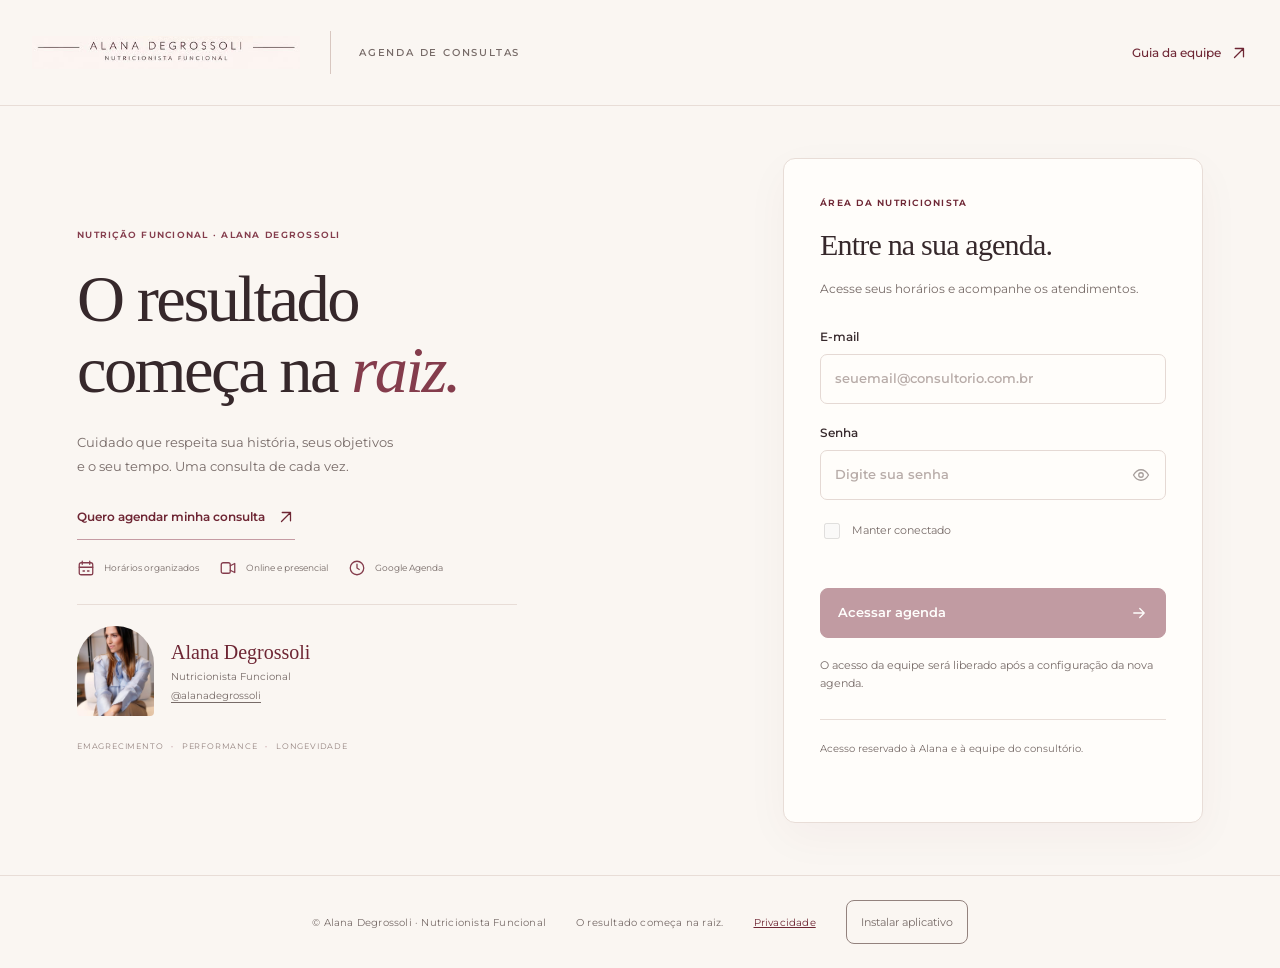
==== index.html @ 4dbf8777 "Adaptar agenda Solvex para Alana Degrossoli com identidade visual e configuração independente" ====
<!doctype html>
<html lang="pt-BR">
  <head>
    <meta
      http-equiv="Content-Security-Policy"
      content="default-src 'none'; script-src 'self'; worker-src 'self'; manifest-src 'self'; style-src 'self' 'unsafe-inline'; img-src 'self' data:; font-src 'self'; connect-src 'self' https://*.supabase.co; base-uri 'none'; object-src 'none'; form-action 'self'; upgrade-insecure-requests"
    />
    <meta name="apple-mobile-web-app-title" content="Alana Agenda" />
    <link rel="manifest" href="app.webmanifest" />
    <link rel="apple-touch-icon" sizes="180x180" href="apple-touch-icon.png" />
    <meta charset="utf-8" />
    <meta
      name="viewport"
      content="width=device-width,initial-scale=1,viewport-fit=cover"
    />
    <meta name="referrer" content="no-referrer" />
    <meta name="theme-color" content="#6E2634" />
    <meta
      name="description"
      content="Agenda de consultas de Alana Degrossoli, nutricionista funcional. Atendimento online e presencial."
    />
    <title>Alana Degrossoli | Agenda de consultas</title>
    <link rel="icon" href="favicon.svg" />
    <link rel="stylesheet" href="assets/style.css" />
    <link rel="stylesheet" href="assets/brand.css" />
  </head>
  <body class="alana-agenda agenda-portal">
    <a class="skip-link" href="#agenda-root">Ir para a agenda</a>
    <header class="agenda-shell-header">
      <a href="./" aria-label="Alana Agenda"
        ><img src="brand/alana-logo.svg" alt="Alana Degrossoli" /></a
      ><span class="agenda-shell-product">AGENDA DE CONSULTAS</span
      ><a
        class="agenda-guide-link"
        href="manual.html"
        target="_blank"
        rel="noopener"
        >Guia da equipe <span data-alana-icon="arrow-up-right"></span
      ></a>
      <div id="agenda-account" hidden>
        <span id="agenda-account-name"></span
        ><button class="button secondary" id="agenda-signout" type="button">
          Sair
        </button>
      </div>
    </header>
    <main id="agenda-login" class="agenda-login">
      <section class="agenda-login-intro">
        <p class="page-eyebrow">NUTRIÇÃO FUNCIONAL · ALANA DEGROSSOLI</p>
        <h1>O resultado<br />começa na <em>raiz.</em></h1>
        <p>
          Cuidado que respeita sua história, seus objetivos<br />e o seu tempo.
          Uma consulta de cada vez.
        </p>
        <a class="agenda-patient-link" href="agenda.html"
          >Quero agendar minha consulta
          <span data-alana-icon="arrow-up-right"></span
        ></a>
        <div class="alana-hero-line" aria-hidden="true"></div>
        <div class="agenda-login-tags">
          <span
            ><span data-alana-icon="calendar"></span>Horários organizados</span
          ><span><span data-alana-icon="video"></span>Online e presencial</span
          ><span><span data-alana-icon="clock"></span>Google Agenda</span>
        </div>
        <div class="agenda-professional">
          <img
            src="brand/alana-retrato.jpg"
            alt="Alana Degrossoli, nutricionista funcional"
            width="92"
            height="112"
          />
          <div>
            <strong>Alana Degrossoli</strong><span>Nutricionista Funcional</span
            ><a
              href="https://www.instagram.com/alanadegrossoli/"
              target="_blank"
              rel="noopener noreferrer"
              >@alanadegrossoli</a
            >
          </div>
        </div>
        <div class="agenda-brand-values">
          EMAGRECIMENTO <span>·</span> PERFORMANCE <span>·</span> LONGEVIDADE
        </div>
      </section>
      <section class="agenda-login-card">
        <div id="agenda-login-loading" role="status">
          Verificando seu acesso…
        </div>
        <div id="agenda-login-fields" hidden>
          <p class="page-eyebrow">ÁREA DA NUTRICIONISTA</p>
          <h2>Entre na sua agenda.</h2>
          <p>Acesse seus horários e acompanhe os atendimentos.</p>
          <form id="agenda-login-form">
            <label
              >E-mail<input
                type="email"
                name="email"
                autocomplete="username"
                placeholder="seuemail@consultorio.com.br"
                required
                maxlength="254" /></label
            ><label
              >Senha<span class="agenda-password-wrap"
                ><input
                  type="password"
                  name="password"
                  autocomplete="current-password"
                  placeholder="Digite sua senha"
                  required
                  maxlength="128" /><button
                  type="button"
                  id="agenda-password-toggle"
                  aria-label="Mostrar senha"
                  aria-pressed="false"
                >
                  <svg viewBox="0 0 24 24" aria-hidden="true">
                    <path d="M2 12s4-7 10-7 10 7 10 7-4 7-10 7S2 12 2 12Z" />
                    <circle cx="12" cy="12" r="3" />
                  </svg></button></span></label
            ><label class="agenda-remember"
              ><input type="checkbox" name="remember" />Manter conectado</label
            ><button class="button primary" type="submit">
              Acessar agenda <span data-alana-icon="arrow-right"></span>
            </button>
            <p class="error" id="agenda-login-error" role="alert"></p>
          </form>
          <p class="agenda-login-contact">
            Acesso reservado à Alana e à equipe do consultório.
          </p>
        </div>
      </section>
    </main>
    <main
      id="agenda-root"
      class="agenda-standalone-root"
      hidden
      tabindex="-1"
    ></main>
    <footer class="agenda-shell-footer">
      <span>© Alana Degrossoli · Nutricionista Funcional</span
      ><span>O resultado começa na raiz.</span
      ><a href="privacidade-agenda.html">Privacidade</a>
    </footer>
    <script src="config.js" defer></script>
    <script src="assets/icons.js" defer></script>
    <script src="assets/auth.js" defer></script>
    <script src="assets/api.js" defer></script>
    <script src="assets/categories.js" defer></script>
    <script src="assets/weekly.js" defer></script>
    <script src="assets/google-flow.js" defer></script>
    <script src="assets/admin.js" defer></script>
    <script src="assets/portal.js" defer></script>
    <script src="assets/pwa.js" defer></script>
    <script src="assets/setup.js" defer></script>
  </body>
</html>
---- assets/style.css ----
.alana-agenda {
  --agenda-orange: var(--gold);
  --agenda-navy: var(--cream);
}
.alana-agenda.agenda-page .skip-link:not(:focus),
.alana-agenda .skip-link:not(:focus) {
  width: 1px;
  height: 1px;
  padding: 0;
  overflow: hidden;
  clip-path: inset(50%);
}
.alana-agenda .agenda-container {
  max-width: 1020px;
  margin: 38px auto 52px;
  padding: 0 24px;
  color: var(--cream);
}
.alana-agenda .agenda-intro {
  display: flex;
  align-items: center;
  justify-content: space-between;
  gap: 24px;
  margin-bottom: 26px;
}
.alana-agenda .agenda-intro h1 {
  font-size: clamp(32px, 4.3vw, 46px);
  letter-spacing: -1.3px;
  margin: 5px 0 10px;
  line-height: 1.1;
}
.alana-agenda .agenda-intro p:last-child {
  margin: 0;
  font-size: 19px;
  color: var(--muted);
}
.alana-agenda .agenda-intro-icon {
  display: grid;
  place-items: center;
  flex: 0 0 84px;
  height: 84px;
  border-radius: 8px;
  background: #843c4c1a;
  color: var(--gold);
  border: 1px solid rgba(59, 130, 246, 0.2);
}
.alana-agenda .agenda-intro-icon .ui-icon {
  width: 43px;
  height: 43px;
}
.alana-agenda .agenda-card {
  background: var(--panel);
  border: 1px solid var(--rule);
  border-radius: 8px;
  padding: 32px;
  box-shadow: none;
}
.alana-agenda .agenda-form-heading {
  display: flex;
  align-items: center;
  gap: 16px;
  margin-bottom: 24px;
}
.alana-agenda .agenda-form-heading h2 {
  font-size: 23px;
  margin: 0 0 5px;
  letter-spacing: -0.4px;
}
.alana-agenda .agenda-form-heading p {
  color: var(--muted);
  margin: 0;
}
.alana-agenda .agenda-step {
  display: grid;
  place-items: center;
  border-radius: 8px;
  flex: 0 0 46px;
  height: 46px;
  background: #843c4c1a;
  color: var(--cream);
  font-weight: 800;
  font-size: 18px;
}
.alana-agenda .agenda-fields {
  display: grid;
  grid-template-columns: 1fr 1fr;
  gap: 20px;
}
.alana-agenda .agenda-fields .agenda-wide {
  grid-column: 1/-1;
}
.alana-agenda .agenda-card label,
.alana-agenda .agenda-config-form > label,
.alana-agenda .agenda-filters label {
  display: block;
  font-size: 15px;
  font-weight: 700;
  color: var(--cream);
}
.alana-agenda .agenda-card input:not([type="checkbox"]):not([type="radio"]),
.alana-agenda .agenda-card select,
.alana-agenda .agenda-config-form input:not([type="checkbox"]),
.alana-agenda .agenda-config-form select,
.alana-agenda .agenda-config-form textarea,
.alana-agenda .agenda-filters input,
.alana-agenda .agenda-share input {
  display: block;
  width: 100%;
  box-sizing: border-box;
  padding: 13px 14px;
  margin-top: 8px;
  min-height: 48px;
  border: 1px solid var(--rule);
  border-radius: 8px;
  background: var(--panel);
  color: var(--cream);
  font: inherit;
  font-weight: 400;
  box-shadow: none;
}
.alana-agenda .agenda-card input::placeholder,
.alana-agenda .agenda-config-form input::placeholder {
  color: var(--muted);
}
.alana-agenda .agenda-card input:focus,
.alana-agenda .agenda-card select:focus,
.alana-agenda .agenda-config-form input:focus,
.alana-agenda .agenda-config-form select:focus,
.alana-agenda .agenda-config-form textarea:focus,
.alana-agenda .agenda-filters input:focus {
  outline: 2px solid var(--gold);
  outline-offset: 2px;
}
.alana-agenda .field-optional {
  font-size: 12px;
  font-weight: 400;
  color: var(--muted);
}
.alana-agenda .agenda-plain-fieldset {
  border: 0;
  padding: 0;
  margin: 0;
  min-width: 0;
}
.alana-agenda .agenda-plain-fieldset legend {
  font-weight: 700;
  font-size: 15px;
  margin-bottom: 10px;
  padding: 0;
}
.alana-agenda .agenda-divider {
  height: 1px;
  background: var(--panel-2);
  margin: 30px 0;
}
.alana-agenda .agenda-mode-options {
  display: grid;
  grid-template-columns: 1fr 1fr;
  gap: 14px;
  margin-bottom: 26px;
}
.alana-agenda .agenda-mode-options label {
  display: flex;
  align-items: center;
  gap: 12px;
  padding: 15px;
  border-radius: 8px;
  background: var(--panel-2);
  border: 1px solid var(--rule);
  cursor: pointer;
}
.alana-agenda .agenda-mode-options label:has(input:checked) {
  background: #843c4c11;
  border: 2px solid var(--gold);
  padding: 14px;
}
.alana-agenda .agenda-mode-options small {
  display: block;
  font-weight: 400;
  color: var(--muted);
  margin-top: 4px;
}
.alana-agenda .agenda-card input[type="radio"],
.alana-agenda .agenda-card input[type="checkbox"],
.alana-agenda .agenda-config-form input[type="checkbox"] {
  accent-color: var(--gold);
  width: 18px;
  height: 18px;
  flex: 0 0 18px;
  margin: 0;
}
.alana-agenda .agenda-mode-options label:has(input:disabled) {
  opacity: 0.5;
  cursor: default;
}
.alana-agenda .agenda-date-heading {
  display: flex;
  align-items: center;
  justify-content: space-between;
  gap: 16px;
}
.alana-agenda .agenda-card h3 {
  font-size: 17px;
  margin: 0 0 14px;
}
.alana-agenda .agenda-date-nav {
  display: flex;
  gap: 8px;
  margin-bottom: 14px;
}
.alana-agenda .agenda-nav-button {
  width: 36px;
  height: 36px;
  border: 1px solid var(--rule);
  border-radius: 8px;
  background: var(--panel);
  color: var(--cream);
  font-size: 25px;
  cursor: pointer;
}
.alana-agenda .agenda-nav-button:disabled {
  opacity: 0.4;
  cursor: default;
}
.alana-agenda .agenda-date-options {
  display: grid;
  grid-template-columns: repeat(3, 1fr);
  gap: 14px;
  margin-bottom: 24px;
}
.alana-agenda .agenda-date-chip {
  padding: 15px 8px;
  border: 1px solid var(--rule);
  border-radius: 8px;
  background: var(--panel-2);
  color: var(--cream);
  cursor: pointer;
  font: inherit;
  display: flex;
  flex-direction: column;
  align-items: center;
  gap: 4px;
}
.alana-agenda .agenda-date-chip strong {
  font-size: 29px;
  line-height: 1.1;
}
.alana-agenda .agenda-date-chip span {
  text-transform: uppercase;
  font-weight: 700;
  font-size: 13px;
}
.alana-agenda .agenda-date-chip small {
  font-size: 12px;
}
.alana-agenda .agenda-date-chip[aria-pressed="true"] {
  background: var(--gold);
  color: var(--cream);
  border-color: var(--gold);
  box-shadow: none;
}
.alana-agenda .agenda-hour-options {
  display: flex;
  flex-wrap: wrap;
  gap: 12px;
  min-height: 48px;
  margin-bottom: 18px;
}
.alana-agenda .agenda-hour-chip {
  min-width: 105px;
  flex: 1 1 100px;
  max-width: 210px;
  padding: 13px 16px;
  border: 1px solid var(--rule);
  border-radius: 8px;
  background: var(--panel-2);
  color: var(--cream);
  cursor: pointer;
  font: inherit;
  font-size: 17px;
  font-weight: 750;
}
.alana-agenda .agenda-hour-chip[aria-pressed="true"] {
  background: var(--gold);
  color: var(--cream);
  border-color: var(--cream);
}
.alana-agenda .agenda-date-chip:focus-visible,
.alana-agenda .agenda-hour-chip:focus-visible,
.alana-agenda .agenda-nav-button:focus-visible {
  outline: 2px solid var(--gold);
  outline-offset: 3px;
}
.alana-agenda .agenda-selection {
  display: flex;
  align-items: center;
  justify-content: center;
  gap: 8px;
  font-size: 14px;
  color: var(--muted);
  padding: 12px;
  background: var(--panel-2);
  border-radius: 8px;
  margin-bottom: 22px;
}
.alana-agenda .agenda-selection .ui-icon {
  width: 21px;
  height: 21px;
}
.alana-agenda .agenda-card .agenda-consent {
  display: flex;
  align-items: flex-start;
  gap: 11px;
  font-weight: 400;
  line-height: 1.6;
  font-size: 13px;
  margin-bottom: 20px;
}
.alana-agenda .agenda-consent input {
  margin-top: 2px !important;
}
.alana-agenda .agenda-confirm {
  width: 100%;
  display: flex;
  align-items: center;
  justify-content: center;
  gap: 14px;
  padding: 16px !important;
  font-size: 17px !important;
  min-height: 56px;
}
.alana-agenda .agenda-form-footer {
  margin: 24px 0 0;
  border-top: 1px solid var(--rule);
  padding-top: 20px;
  text-align: center;
  font-size: 13px;
  color: var(--muted);
}
.alana-agenda .agenda-honeypot {
  position: absolute;
  width: 1px;
  height: 1px;
  overflow: hidden;
  clip-path: inset(50%);
}
.alana-agenda .agenda-contact {
  margin: 24px 0 0;
  text-align: center;
  font-size: 14px;
}
.alana-agenda .agenda-contact a,
.alana-agenda .agenda-hint a {
  color: var(--cream);
  text-decoration: underline;
  text-decoration-color: var(--gold);
  text-underline-offset: 4px;
}
.alana-agenda .agenda-success-icon {
  display: grid;
  place-items: center;
  width: 62px;
  height: 62px;
  background: #843c4c1a;
  color: var(--gold);
  border-radius: 8px;
  margin-bottom: 20px;
}
.alana-agenda .agenda-success-icon .ui-icon {
  width: 35px;
  height: 35px;
}
.alana-agenda .agenda-confirmation h2 {
  font-size: 30px;
  margin: 6px 0 14px;
}
.alana-agenda .agenda-confirmation-actions {
  display: flex;
  align-items: center;
  flex-wrap: wrap;
  gap: 16px;
  margin-top: 16px;
}
.alana-agenda .agenda-confirmation .detail-grid {
  margin: 24px 0;
}
.alana-agenda .agenda-confirmation .notice {
  font-size: 14px;
  margin-bottom: 20px;
}
.alana-agenda .agenda-confirmation:focus {
  outline: 2px solid var(--gold);
  outline-offset: 4px;
}
.alana-agenda .agenda-hint {
  font-size: 13px !important;
  color: var(--muted);
  line-height: 1.6;
  margin: 8px 0 18px;
  overflow-wrap: anywhere;
}
.alana-agenda .agenda-admin-columns {
  display: grid;
  grid-template-columns: 1fr 1fr;
  gap: 22px;
}
.alana-agenda .agenda-admin-columns > .admin-section {
  min-width: 0;
}
.alana-agenda .agenda-admin-columns h2 {
  font-size: 23px;
  margin: 5px 0 16px;
}
.alana-agenda .agenda-admin-columns .agenda-fields {
  gap: 16px;
}
.alana-agenda .agenda-config-form {
  display: grid;
  gap: 16px;
}
.alana-agenda .agenda-config-form p {
  margin: -8px 0 0;
}
.alana-agenda .agenda-config-form .agenda-fields label {
  font-size: 14px;
  font-weight: 700;
}
.alana-agenda .agenda-config-form .agenda-toggle {
  display: flex;
  align-items: center;
  gap: 10px;
  border-radius: 8px;
  background: #843c4c14;
  padding: 14px;
}
.alana-agenda .agenda-share {
  display: flex;
  align-items: center;
  justify-content: space-between;
  gap: 24px;
  border-left: 4px solid var(--gold) !important;
}
.alana-agenda .agenda-share h2 {
  margin: 4px 0 8px;
  font-size: 25px;
}
.alana-agenda .agenda-share p {
  margin: 0;
}
.alana-agenda .agenda-share-controls {
  display: flex;
  align-items: flex-end;
  gap: 12px;
  max-width: 450px;
  flex: 1;
  min-width: 0;
}
.alana-agenda .agenda-share-controls label {
  flex: 1;
  min-width: 0;
  font-size: 12px;
}
.alana-agenda .agenda-share-controls .button {
  white-space: nowrap;
  min-height: 48px;
}
.alana-agenda .agenda-weekdays,
.alana-agenda .agenda-format-checks {
  display: flex;
  gap: 12px;
  flex-wrap: wrap;
}
.alana-agenda .agenda-weekdays label,
.alana-agenda .agenda-format-checks label {
  display: flex;
  align-items: center;
  gap: 6px;
  font-size: 13px;
  font-weight: 600;
}
.alana-agenda .agenda-slot-list {
  max-height: 400px;
  overflow: auto;
  display: grid;
  gap: 10px;
  margin-top: 16px;
  padding-right: 4px;
}
.alana-agenda .agenda-slot-row {
  display: flex;
  align-items: center;
  justify-content: space-between;
  gap: 12px;
  padding: 14px 16px;
  border: 1px solid var(--rule);
  border-radius: 8px;
  background: var(--panel-2);
}
.alana-agenda .agenda-slot-row strong {
  display: block;
  font-size: 15px;
}
.alana-agenda .agenda-slot-row small {
  display: block;
  color: var(--muted);
  margin-top: 5px;
}
.alana-agenda .agenda-slot-row .text-button {
  font-size: 13px;
}
.alana-agenda .agenda-filters {
  display: flex;
  align-items: flex-end;
  gap: 16px;
  flex-wrap: wrap;
  margin: 20px 0;
}
.alana-agenda .agenda-filters label {
  flex: 1;
  min-width: 170px;
}
.alana-agenda .agenda-filters .button {
  min-height: 48px;
}
.alana-agenda .agenda-bookings {
  display: grid;
  gap: 16px;
}
.alana-agenda .agenda-booking {
  border: 1px solid var(--rule);
  border-radius: 8px;
  padding: 20px;
  border-left: 4px solid var(--gold);
}
.alana-agenda .agenda-booking h3 {
  margin: 4px 0 5px;
  font-size: 19px;
}
.alana-agenda .agenda-booking-heading {
  display: flex;
  align-items: flex-start;
  justify-content: space-between;
  gap: 12px;
}
.alana-agenda .agenda-booking-subtitle {
  font-size: 13px;
  color: var(--muted);
  margin: 6px 0 18px;
}
.alana-agenda .agenda-booking-contact {
  display: grid;
  grid-template-columns: 1fr 1fr;
  gap: 10px 20px;
  margin: 16px 0;
}
.alana-agenda .agenda-booking-contact div {
  min-width: 0;
}
.alana-agenda .agenda-booking-contact dt {
  font-size: 11px;
  font-weight: 700;
  text-transform: uppercase;
  color: var(--muted);
  margin-bottom: 3px;
}
.alana-agenda .agenda-booking-contact dd {
  margin: 0;
  font-size: 14px;
  overflow-wrap: anywhere;
  white-space: pre-wrap;
}
.alana-agenda .agenda-booking-actions {
  display: flex;
  gap: 10px;
  flex-wrap: wrap;
}
.alana-agenda .agenda-booking-actions .button {
  font-size: 12px !important;
  padding: 10px 13px !important;
}
.alana-agenda .agenda-booking-status {
  font-size: 11px;
  font-weight: 700;
  white-space: nowrap;
  background: #843c4c1f;
  color: var(--cream);
  padding: 6px 10px;
  border-radius: 8px;
}
.alana-agenda .agenda-booking-status[data-status="canceled"] {
  background: var(--panel-2);
}
@media (max-width: 1200px) {
  .alana-agenda .agenda-admin-columns {
    grid-template-columns: 1fr;
  }
  .alana-agenda .agenda-share {
    align-items: flex-start;
    flex-direction: column;
  }
  .alana-agenda .agenda-share-controls {
    width: 100%;
    max-width: none;
    flex: auto;
  }
}
@media (max-width: 600px) {
  .alana-agenda .agenda-container {
    margin: 25px auto 36px;
    padding: 0 16px;
  }
  .alana-agenda .agenda-intro {
    gap: 12px;
  }
  .alana-agenda .agenda-intro-icon {
    flex-basis: 56px;
    height: 56px;
    border-radius: 8px;
  }
  .alana-agenda .agenda-intro-icon .ui-icon {
    width: 30px;
    height: 30px;
  }
  .alana-agenda .agenda-intro p:last-child {
    font-size: 15px;
    line-height: 1.5;
  }
  .alana-agenda .agenda-intro .page-eyebrow {
    font-size: 9px;
  }
  .alana-agenda .agenda-card {
    padding: 22px 18px;
    border-radius: 8px;
  }
  .alana-agenda .agenda-form-heading {
    gap: 12px;
  }
  .alana-agenda .agenda-form-heading h2 {
    font-size: 18px;
  }
  .alana-agenda .agenda-form-heading p {
    font-size: 12px;
    line-height: 1.5;
  }
  .alana-agenda .agenda-step {
    flex-basis: 38px;
    height: 38px;
    font-size: 15px;
  }
  .alana-agenda .agenda-fields {
    grid-template-columns: 1fr;
    gap: 18px;
  }
  .alana-agenda .agenda-fields .agenda-wide {
    grid-column: auto;
  }
  .alana-agenda .agenda-mode-options {
    gap: 10px;
  }
  .alana-agenda .agenda-mode-options label {
    padding: 12px 9px;
    gap: 8px;
  }
  .alana-agenda .agenda-mode-options label:has(input:checked) {
    padding: 11px 8px;
  }
  .alana-agenda .agenda-mode-options small {
    font-size: 10px;
    line-height: 1.4;
  }
  .alana-agenda .agenda-mode-options span {
    font-size: 13px;
  }
  .alana-agenda .agenda-date-options {
    gap: 10px;
  }
  .alana-agenda .agenda-date-chip strong {
    font-size: 26px;
  }
  .alana-agenda .agenda-selection {
    font-size: 12px;
    line-height: 1.5;
  }
  .alana-agenda .agenda-confirm {
    font-size: 15px !important;
  }
  .alana-agenda .agenda-admin-columns .agenda-fields {
    grid-template-columns: 1fr;
  }
  .alana-agenda .agenda-share-controls {
    flex-wrap: wrap;
  }
  .alana-agenda .agenda-share-controls label {
    flex: 1 1 100%;
  }
  .alana-agenda .agenda-booking-contact {
    grid-template-columns: 1fr;
  }
  .alana-agenda .agenda-booking-heading {
    flex-wrap: wrap;
  }
  .alana-agenda .agenda-slot-row {
    padding: 12px;
    flex-wrap: wrap;
  }
  .alana-agenda .agenda-slot-row strong {
    font-size: 13px;
  }
  .alana-agenda .agenda-filters .button {
    width: 100%;
  }
  .alana-agenda .agenda-confirmation .detail-grid {
    grid-template-columns: 1fr;
  }
  .alana-agenda .agenda-form-footer {
    font-size: 11px;
  }
}
.alana-agenda .agenda-toolbar {
  display: flex;
  align-items: center;
  justify-content: space-between;
  gap: 18px;
  margin: 4px 0 20px;
  flex-wrap: wrap;
}
.alana-agenda .agenda-toolbar-state,
.alana-agenda .agenda-toolbar-actions {
  display: flex;
  align-items: center;
  gap: 12px;
  flex-wrap: wrap;
}
.alana-agenda .agenda-toolbar-actions .button {
  font-size: 13px !important;
  padding: 12px 16px !important;
}
.alana-agenda .agenda-toolbar-state strong {
  font-size: 14px;
}
.alana-agenda .agenda-toolbar-state .text-button {
  font-size: 12px;
}
.alana-agenda .agenda-open-dot {
  width: 9px;
  height: 9px;
  border-radius: 8px;
  background: var(--panel-2);
}
.alana-agenda .agenda-open-dot.is-open {
  background: var(--gold);
  box-shadow: none;
}
.alana-agenda .agenda-feedback {
  font-size: 13px;
  color: var(--cream);
  margin-bottom: 16px;
  line-height: 1.5;
}
.alana-agenda .agenda-feedback:empty {
  display: none;
}
.alana-agenda .agenda-workspace {
  display: grid;
  grid-template-columns: minmax(0, 1.7fr) minmax(260px, 1fr);
  gap: 22px;
  align-items: start;
}
.alana-agenda .agenda-workspace .admin-section {
  margin-bottom: 22px !important;
}
.alana-agenda .agenda-month-heading,
.alana-agenda .agenda-day-heading {
  display: flex;
  align-items: center;
  justify-content: space-between;
  gap: 16px;
}
.alana-agenda .agenda-month-heading h2 {
  font-size: 24px;
  margin: 5px 0 0;
}
.alana-agenda .agenda-month-heading .agenda-date-nav {
  align-items: center;
  margin: 0;
}
.alana-agenda .agenda-calendar-hint {
  color: var(--muted);
  font-size: 13px;
  line-height: 1.5;
  margin: 14px 0 22px;
}
.alana-agenda .agenda-month-weekdays,
.alana-agenda .agenda-month-grid {
  display: grid;
  grid-template-columns: repeat(7, minmax(0, 1fr));
  gap: 7px;
}
.alana-agenda .agenda-month-weekdays {
  margin-bottom: 10px;
}
.alana-agenda .agenda-month-weekdays span {
  text-align: center;
  font-weight: 700;
  font-size: 10px;
  color: var(--muted);
}
.alana-agenda .agenda-calendar-day {
  height: 93px;
  border: 1px solid var(--rule);
  border-radius: 8px;
  background: var(--panel);
  color: var(--cream);
  padding: 9px 6px;
  display: flex;
  align-items: flex-start;
  flex-direction: column;
  text-align: left;
  cursor: pointer;
  position: relative;
  min-width: 0;
}
.alana-agenda .agenda-calendar-day:hover {
  background: #843c4c0d;
}
.alana-agenda .agenda-calendar-day[aria-pressed="true"] {
  border: 2px solid var(--gold);
  background: #843c4c11;
  padding: 8px 5px;
}
.alana-agenda .agenda-calendar-day.is-today > strong {
  background: var(--gold);
  color: var(--cream);
  border-radius: 8px;
  width: 23px;
  height: 23px;
  display: grid;
  place-items: center;
}
.alana-agenda .agenda-calendar-day.is-blocked {
  background: var(--panel-2);
}
.alana-agenda .agenda-calendar-day > strong {
  font-size: 14px;
  line-height: 23px;
}
.alana-agenda .agenda-day-badges {
  display: flex;
  flex-direction: column;
  gap: 4px;
  margin-top: 6px;
  width: 100%;
}
.alana-agenda .agenda-day-badges small {
  font-size: 9px;
  font-weight: 700;
  border-radius: 8px;
  padding: 3px 4px;
  white-space: nowrap;
  overflow: hidden;
  text-overflow: ellipsis;
}
.alana-agenda .agenda-free-badge {
  background: #843c4c24;
  color: var(--cream);
}
.alana-agenda .agenda-booked-badge {
  background: var(--gold);
  color: var(--cream);
}
.alana-agenda .agenda-blocked-badge {
  background: var(--panel-2);
  color: var(--muted);
}
.alana-agenda .agenda-calendar-legend {
  display: flex;
  align-items: center;
  flex-wrap: wrap;
  gap: 18px;
  font-size: 11px;
  color: var(--muted);
  margin-top: 20px;
}
.alana-agenda .agenda-calendar-legend span {
  display: flex;
  align-items: center;
  gap: 7px;
}
.alana-agenda .agenda-calendar-legend i {
  display: inline-block;
  width: 8px;
  height: 8px;
  border-radius: 8px;
}
.alana-agenda .agenda-legend-free,
.alana-agenda .agenda-legend-booked {
  background: var(--gold);
}
.alana-agenda .agenda-legend-blocked {
  background: var(--panel-2);
}
.alana-agenda .agenda-day-heading h2 {
  font-size: 22px;
  margin: 4px 0 0;
}
.alana-agenda .agenda-day-heading > .text-button {
  font-size: 12px;
}
.alana-agenda .agenda-day-counts {
  display: flex;
  gap: 20px;
  font-size: 12px;
  margin: 22px 0;
  color: var(--muted);
}
.alana-agenda .agenda-day-counts strong {
  font-size: 22px;
  color: var(--cream);
  padding-right: 4px;
}
.alana-agenda .agenda-day-slots {
  display: grid;
  gap: 10px;
  max-height: 430px;
  overflow: auto;
  margin-bottom: 18px;
  padding-right: 2px;
}
.alana-agenda .agenda-day-slots .agenda-slot-row {
  gap: 8px;
  padding: 12px;
  flex-wrap: nowrap;
}
.alana-agenda .agenda-day-slots .agenda-slot-row > div {
  flex: 1;
  min-width: 0;
}
.alana-agenda .agenda-day-slots .agenda-slot-row small {
  font-size: 10px;
}
.alana-agenda .agenda-day-slots .agenda-booking-status {
  font-size: 9px;
  padding: 5px 7px;
}
.alana-agenda .agenda-slot-remove {
  border: 0;
  background: transparent;
  color: var(--cream);
  font-size: 21px;
  padding: 2px 5px;
  cursor: pointer;
}
.alana-agenda .agenda-day-actions {
  display: grid;
  gap: 12px;
}
.alana-agenda .agenda-day-actions .button {
  font-size: 12px !important;
  min-height: 42px;
  padding: 11px !important;
}
.alana-agenda .agenda-day-actions .text-button {
  font-size: 11px;
}
.alana-agenda .agenda-day-card .agenda-hint {
  margin-bottom: 0;
  font-size: 11px !important;
}
.alana-agenda .agenda-day-empty-state {
  font-size: 13px;
  color: var(--muted);
  padding: 25px 14px;
  border: 1px dashed var(--rule);
  border-radius: 8px;
  text-align: center;
  margin: 0 0 4px;
  line-height: 1.6;
}
.alana-agenda .agenda-day-meetings .agenda-bookings {
  grid-template-columns: 1fr 1fr;
}
.alana-agenda .agenda-contact-details {
  margin: 16px 0;
}
.alana-agenda .agenda-contact-details summary {
  font-size: 12px;
  color: var(--cream);
  font-weight: 700;
  cursor: pointer;
}
.alana-agenda .agenda-meet-state {
  font-size: 11px;
  font-weight: 700;
  color: var(--cream);
  background: #843c4c1a;
  padding: 8px 11px;
  border-radius: 8px;
  display: inline-block;
  margin-bottom: 0;
}
.alana-agenda .agenda-meet-state[data-state="ready"] {
  background: var(--gold);
  color: var(--cream);
}
.alana-agenda .agenda-dialog {
  max-width: 600px;
  width: calc(100% - 32px);
  max-height: calc(100dvh - 40px);
  padding: 28px;
  border: 1px solid var(--rule);
  border-radius: 8px;
  background: var(--panel);
  color: var(--cream);
  box-shadow: none;
  overflow: auto;
}
.alana-agenda .agenda-dialog::backdrop {
  background: var(--panel-2);
  backdrop-filter: blur(3px);
}
.alana-agenda .agenda-dialog-heading {
  display: flex;
  align-items: flex-start;
  justify-content: space-between;
  gap: 20px;
  margin-bottom: 24px;
}
.alana-agenda .agenda-dialog-heading h2 {
  font-size: 26px;
  margin: 5px 0 0;
  letter-spacing: -0.5px;
}
.alana-agenda .agenda-dialog-close {
  border: 0;
  background: var(--panel-2);
  color: var(--cream);
  border-radius: 8px;
  font-size: 24px;
  width: 34px;
  height: 34px;
  cursor: pointer;
  flex-shrink: 0;
}
.alana-agenda .agenda-dialog .agenda-fields {
  gap: 16px;
}
.alana-agenda .agenda-dialog .agenda-config-form > label,
.alana-agenda .agenda-dialog .agenda-fields label {
  font-size: 13px;
  font-weight: 700;
}
.alana-agenda .agenda-dialog .agenda-plain-fieldset legend {
  font-size: 13px;
}
.alana-agenda .agenda-dialog .agenda-config-form input,
.alana-agenda .agenda-dialog .agenda-config-form select {
  margin-top: 7px;
  font-size: 14px;
}
.alana-agenda .agenda-dialog .agenda-config-form input[type="checkbox"] {
  margin: 0 !important;
}
.alana-agenda .agenda-weekday-chips {
  gap: 7px;
  display: grid;
  grid-template-columns: repeat(7, minmax(0, 1fr));
}
.alana-agenda .agenda-weekday-chips label {
  position: relative;
  display: block;
  min-width: 0;
  cursor: pointer;
}
.alana-agenda .agenda-weekday-chips input {
  position: absolute;
  width: 1px !important;
  height: 1px !important;
  opacity: 0;
}
.alana-agenda .agenda-weekday-chips span {
  display: grid;
  place-items: center;
  padding: 12px 4px;
  border: 1px solid var(--rule);
  border-radius: 8px;
  color: var(--cream);
  background: var(--panel);
  font-size: 12px;
  font-weight: 700;
}
.alana-agenda .agenda-weekday-chips label:has(input:checked) span {
  background: var(--gold);
  color: var(--cream);
  border-color: var(--cream);
}
.alana-agenda .agenda-weekday-chips label:has(input:focus-visible) span {
  outline: 2px solid var(--gold);
  outline-offset: 2px;
}
.alana-agenda .agenda-field-label {
  font-size: 13px;
  font-weight: 700;
  display: block;
}
.alana-agenda .agenda-duration-chip {
  display: block;
  padding: 14px;
  margin-top: 7px;
  border-radius: 8px;
  background: #843c4c14;
  font-size: 14px;
}
.alana-agenda .agenda-window-preview {
  border: 1px solid rgba(59, 130, 246, 0.23);
  border-radius: 8px;
  padding: 16px;
  background: #843c4c0b;
}
.alana-agenda .agenda-window-preview > strong {
  font-size: 14px;
}
.alana-agenda .agenda-window-preview > p {
  font-size: 11px !important;
  color: var(--muted);
  margin: 12px 0 0 !important;
  line-height: 1.6;
}
.alana-agenda .agenda-preview-times {
  display: flex;
  gap: 7px;
  flex-wrap: wrap;
  margin-top: 12px;
}
.alana-agenda .agenda-preview-times span {
  font-size: 11px;
  font-weight: 700;
  background: var(--panel);
  border: 1px solid var(--rule);
  border-radius: 8px;
  padding: 6px 9px;
}
.alana-agenda .agenda-dialog .agenda-config-form .button {
  min-height: 48px;
  font-size: 14px;
}
.alana-agenda .agenda-google-card {
  margin-top: 26px;
  padding: 20px;
  border-radius: 8px;
  background: var(--panel-2);
  border: 1px solid var(--rule);
}
.alana-agenda .agenda-google-card h3 {
  font-size: 18px;
  margin: 6px 0 10px;
}
.alana-agenda .agenda-google-card p {
  font-size: 12px;
  line-height: 1.6;
}
.alana-agenda .agenda-google-actions {
  display: flex;
  align-items: center;
  gap: 16px;
  flex-wrap: wrap;
}
.alana-agenda .agenda-google-actions .button {
  font-size: 12px !important;
  padding: 12px 16px !important;
  min-height: 44px;
}
.alana-agenda .agenda-google-actions .text-button {
  font-size: 12px;
}
.alana-agenda .agenda-google-card details {
  margin-top: 18px;
  font-size: 12px;
}
.alana-agenda .agenda-google-card summary {
  font-weight: 700;
  cursor: pointer;
}
.alana-agenda .agenda-google-card input[readonly] {
  margin-bottom: 14px;
  font-size: 12px;
  width: 100%;
}
.alana-agenda .agenda-upload-button {
  display: block;
  font-size: 12px;
  font-weight: 700;
}
.alana-agenda .agenda-upload-button input {
  font-size: 12px;
  margin-top: 10px;
  width: 100%;
}
.alana-agenda .agenda-dialog .error {
  font-size: 12px;
}
@media (max-width: 1150px) {
  .alana-agenda .agenda-workspace {
    grid-template-columns: 1fr;
  }
  .alana-agenda .agenda-calendar-day {
    height: 88px;
  }
  .alana-agenda .agenda-day-slots {
    grid-template-columns: 1fr 1fr;
    max-height: 300px;
  }
  .alana-agenda .agenda-day-card .agenda-day-actions {
    display: flex;
    align-items: center;
    flex-wrap: wrap;
  }
  .alana-agenda .agenda-day-meetings .agenda-bookings {
    grid-template-columns: 1fr;
  }
}
@media (max-width: 600px) {
  .alana-agenda .agenda-toolbar {
    gap: 16px;
  }
  .alana-agenda .agenda-toolbar-actions {
    display: grid;
    grid-template-columns: 1fr 1fr;
    width: 100%;
    gap: 10px;
  }
  .alana-agenda .agenda-toolbar-actions .primary {
    grid-column: 1/-1;
  }
  .alana-agenda .agenda-toolbar-actions .button {
    font-size: 12px !important;
    padding: 11px !important;
  }
  .alana-agenda .agenda-workspace {
    gap: 0;
  }
  .alana-agenda .agenda-month-heading {
    gap: 8px;
    flex-wrap: wrap;
  }
  .alana-agenda .agenda-month-heading h2 {
    font-size: 22px;
  }
  .alana-agenda .agenda-month-heading .agenda-date-nav {
    gap: 5px;
  }
  .alana-agenda .agenda-month-heading .text-button {
    font-size: 11px;
  }
  .alana-agenda .agenda-month-weekdays,
  .alana-agenda .agenda-month-grid {
    gap: 4px;
  }
  .alana-agenda .agenda-calendar-day {
    height: 66px;
    padding: 5px 3px;
    border-radius: 8px;
  }
  .alana-agenda .agenda-calendar-day[aria-pressed="true"] {
    padding: 4px 2px;
  }
  .alana-agenda .agenda-calendar-day > strong {
    font-size: 12px;
    line-height: 19px;
  }
  .alana-agenda .agenda-calendar-day.is-today > strong {
    width: 19px;
    height: 19px;
  }
  .alana-agenda .agenda-day-badges {
    gap: 3px;
    margin-top: 3px;
  }
  .alana-agenda .agenda-day-badges small {
    font-size: 7px;
    letter-spacing: -0.2px;
    padding: 2px;
  }
  .alana-agenda .agenda-calendar-legend {
    gap: 10px;
    font-size: 9px;
  }
  .alana-agenda .agenda-calendar-hint {
    font-size: 12px;
  }
  .alana-agenda .agenda-day-slots {
    grid-template-columns: 1fr;
  }
  .alana-agenda .agenda-dialog {
    padding: 22px 18px;
    max-height: calc(100dvh - 28px);
  }
  .alana-agenda .agenda-dialog .agenda-fields {
    grid-template-columns: 1fr 1fr;
    gap: 12px;
  }
  .alana-agenda .agenda-dialog-heading h2 {
    font-size: 22px;
  }
  .alana-agenda .agenda-weekday-chips {
    gap: 5px;
  }
  .alana-agenda .agenda-weekday-chips span {
    font-size: 10px;
    padding: 10px 2px;
  }
  .alana-agenda .agenda-dialog .agenda-config-form .agenda-toggle {
    align-items: flex-start;
    line-height: 1.5;
    font-size: 12px;
  }
  .alana-agenda .agenda-dialog .agenda-config-form .agenda-toggle input {
    margin-top: 2px !important;
  }
  .alana-agenda .agenda-dialog .agenda-config-form input[type="time"] {
    min-width: 0;
  }
  .alana-agenda .agenda-dialog .agenda-fields label {
    font-size: 12px;
  }
  .alana-agenda .agenda-window-preview {
    padding: 13px;
  }
  .alana-agenda .agenda-window-preview > strong {
    font-size: 13px;
  }
  .alana-agenda .agenda-booking {
    padding: 16px;
  }
}
.alana-agenda .agenda-weekly-summary {
  display: flex;
  align-items: flex-start;
  justify-content: space-between;
  gap: 24px;
  border-left: 4px solid var(--gold) !important;
  margin-bottom: 22px !important;
}
.alana-agenda .agenda-weekly-summary h2 {
  font-size: 23px;
  margin: 5px 0 8px;
}
.alana-agenda .agenda-weekly-summary p:last-child {
  font-size: 13px;
  color: var(--muted);
  margin: 0;
  line-height: 1.6;
}
.alana-agenda .agenda-weekly-summary-days {
  display: flex;
  flex-wrap: wrap;
  gap: 9px;
  max-width: 650px;
}
.alana-agenda .agenda-weekly-summary-days > div {
  padding: 10px 13px;
  border-radius: 8px;
  border: 1px solid var(--rule);
  background: var(--panel-2);
}
.alana-agenda .agenda-weekly-summary-days strong {
  display: block;
  font-size: 12px;
}
.alana-agenda .agenda-weekly-summary-days span {
  display: block;
  font-size: 10px;
  color: var(--muted);
  margin-top: 4px;
}
.alana-agenda .agenda-weekly-dialog {
  max-width: 700px;
}
.alana-agenda .agenda-weekly-days {
  display: grid;
  gap: 10px;
}
.alana-agenda .agenda-week-row {
  padding: 14px 16px;
  border: 1px solid var(--rule);
  border-radius: 8px;
  background: var(--panel-2);
}
.alana-agenda .agenda-week-row.is-enabled {
  background: var(--panel);
  border-color: #843c4c59;
}
.alana-agenda .agenda-week-heading {
  display: flex;
  align-items: center;
  justify-content: space-between;
  gap: 12px;
}
.alana-agenda .agenda-week-heading label {
  display: flex;
  align-items: center;
  gap: 10px;
  font-size: 14px;
  font-weight: 750;
}
.alana-agenda .agenda-week-heading input {
  accent-color: var(--gold);
  width: 18px;
  height: 18px !important;
  margin: 0 !important;
  flex-shrink: 0;
}
.alana-agenda .agenda-week-heading .text-button {
  font-size: 12px;
}
.alana-agenda .agenda-week-ranges {
  display: grid;
  gap: 10px;
  margin-top: 10px;
}
.alana-agenda .agenda-week-range {
  display: grid;
  grid-template-columns: 1fr 1fr 26px;
  gap: 12px;
  align-items: end;
}
.alana-agenda .agenda-week-range label {
  font-size: 11px;
  font-weight: 700;
  color: var(--muted);
}
.alana-agenda .agenda-week-range input {
  width: 100%;
  min-width: 0;
  height: 42px;
  min-height: 42px !important;
  margin-top: 5px !important;
  padding: 9px 12px !important;
}
.alana-agenda .agenda-week-range input:disabled {
  background: var(--panel-2);
  color: var(--muted);
  border-color: var(--rule);
}
.alana-agenda .agenda-week-range .agenda-slot-remove {
  height: 42px;
}
.alana-agenda .agenda-weekly-dialog .agenda-window-preview > p {
  margin-top: 8px !important;
}
.alana-agenda .agenda-weekly-dialog .agenda-hint {
  margin: 0 !important;
}
.alana-agenda .agenda-weekly-dialog .agenda-fields {
  margin: 2px 0 6px;
}
.alana-agenda .agenda-weekly-dialog #agenda-copy-weekdays {
  font-size: 12px;
  line-height: 1.6;
}
.alana-agenda .agenda-week-row:not(.is-enabled) .agenda-week-ranges {
  display: none;
}
.alana-agenda .agenda-week-row:not(.is-enabled) [data-add-range] {
  visibility: hidden;
}
.alana-agenda .agenda-day-counts {
  flex-wrap: wrap;
  gap: 12px;
}
.alana-agenda .agenda-day-counts strong {
  font-size: 20px;
}
.alana-agenda .agenda-day-counts span {
  font-size: 10px;
}
.alana-agenda .agenda-slot-reserve {
  background: var(--panel);
  color: var(--cream);
  border: 1px solid var(--rule);
  border-radius: 8px;
  font-size: 9px;
  font-weight: 700;
  padding: 6px 7px;
  cursor: pointer;
}
.alana-agenda .agenda-internal-holds {
  display: grid;
  gap: 10px;
  margin-bottom: 16px;
}
.alana-agenda .agenda-internal-hold {
  display: flex;
  align-items: center;
  justify-content: space-between;
  gap: 12px;
  border: 1px solid var(--rule);
  border-left: 3px solid var(--cream);
  border-radius: 8px;
  padding: 12px;
  background: var(--panel-2);
}
.alana-agenda .agenda-internal-hold strong {
  font-size: 11px;
  display: block;
}
.alana-agenda .agenda-internal-hold small {
  display: block;
  font-size: 11px;
  color: var(--muted);
  margin-top: 5px;
  overflow-wrap: anywhere;
}
.alana-agenda .agenda-internal-hold .button {
  font-size: 10px !important;
  padding: 7px 10px !important;
  min-height: 32px !important;
}
.alana-agenda .agenda-day-slots .agenda-booking-status {
  white-space: normal;
  text-align: center;
  max-width: 92px;
}
.alana-agenda .agenda-day-slots .agenda-slot-row small {
  line-height: 1.5;
}
@media (max-width: 1150px) {
  .alana-agenda .agenda-weekly-summary {
    flex-direction: column;
    gap: 16px;
  }
  .alana-agenda .agenda-weekly-summary-days {
    max-width: none;
  }
  .alana-agenda .agenda-day-card .agenda-day-actions {
    display: grid;
  }
}
@media (max-width: 600px) {
  .alana-agenda .agenda-weekly-summary h2 {
    font-size: 20px;
  }
  .alana-agenda .agenda-weekly-summary-days {
    display: grid;
    grid-template-columns: 1fr 1fr;
    width: 100%;
  }
  .alana-agenda .agenda-weekly-summary-days > div {
    padding: 9px 11px;
  }
  .alana-agenda .agenda-weekly-dialog {
    padding: 20px 16px;
  }
  .alana-agenda .agenda-week-row {
    padding: 12px;
  }
  .alana-agenda .agenda-week-range {
    gap: 8px;
    grid-template-columns: 1fr 1fr 22px;
  }
  .alana-agenda .agenda-week-range input {
    padding: 8px !important;
    font-size: 12px !important;
  }
  .alana-agenda .agenda-week-heading label {
    font-size: 13px;
  }
  .alana-agenda .agenda-week-heading .text-button {
    font-size: 11px;
  }
  .alana-agenda .agenda-weekly-dialog .agenda-fields {
    grid-template-columns: 1fr 1fr;
  }
  .alana-agenda .agenda-internal-hold {
    gap: 8px;
    padding: 10px;
  }
  .alana-agenda .agenda-internal-hold .button {
    font-size: 9px !important;
  }
  .alana-agenda .agenda-day-counts {
    gap: 10px;
  }
  .alana-agenda .agenda-day-counts strong {
    font-size: 18px;
  }
  .alana-agenda .agenda-calendar-day {
    height: 79px;
  }
  .alana-agenda .agenda-day-badges small {
    font-size: 7px;
  }
}
.alana-agenda .agenda-mail-state {
  color: var(--cream);
  font-size: 12px;
  line-height: 1.6;
  padding: 10px 12px;
  border: 1px solid color-mix(in srgb, var(--cream) 12%, white);
  border-radius: 8px;
  background: color-mix(in srgb, var(--gold) 5%, white);
  overflow-wrap: anywhere;
}
.alana-agenda {
  color: var(--cream);
  --agenda-orange: var(--gold);
  --agenda-navy: var(--cream);
}
.agenda-admin-native {
  max-width: 1240px;
  margin: auto;
  padding: 44px 26px 96px;
}
.alana-agenda .agenda-container {
  color: var(--cream);
}
.alana-agenda h1,
.alana-agenda h2,
.alana-agenda h3 {
  font-family: Montserrat, sans-serif;
  font-weight: 400;
}
.alana-agenda .agenda-native-header h1 {
  font-size: 36px;
  margin: 0;
}
.alana-agenda .mod-sub {
  color: var(--muted);
  margin: 10px 0 26px;
}
.alana-agenda .admin-section {
  padding: 20px 22px;
  background: var(--panel);
  border: 1px solid var(--rule);
  border-radius: 8px;
  margin: 0 0 22px;
  min-width: 0;
}
.alana-agenda .button {
  display: inline-flex;
  align-items: center;
  justify-content: center;
  gap: 8px;
  background: var(--gold);
  color: #36282b;
  border: 1px solid var(--gold);
  border-radius: 3px;
  padding: 11px 16px;
  font-family: Montserrat, sans-serif;
  font-size: 12.5px;
  font-weight: 500;
  letter-spacing: 0.08em;
  text-transform: uppercase;
  text-decoration: none;
  min-height: 44px;
  cursor: pointer;
}
.alana-agenda .button.secondary {
  background: transparent;
  color: var(--cream);
  border-color: var(--rule);
}
.alana-agenda .button:disabled {
  opacity: 0.45;
  cursor: default;
}
.alana-agenda .text-button {
  background: transparent;
  border: 0;
  color: var(--gold-hi);
  text-decoration: underline;
  text-underline-offset: 3px;
  min-height: 44px;
  padding: 8px;
  cursor: pointer;
}
.alana-agenda .page-eyebrow {
  color: var(--gold);
  font-size: 10px;
  letter-spacing: 0.12em;
  text-transform: uppercase;
}
.alana-agenda .agenda-intro p:last-child,
.alana-agenda .agenda-hint,
.alana-agenda .field-optional {
  color: var(--muted);
}
.alana-agenda .error {
  color: #e59a9a;
  font-size: 13px;
  overflow-wrap: anywhere;
  min-height: 18px;
}
.alana-agenda .notice {
  color: var(--muted);
  background: var(--panel-2);
  padding: 14px;
  border-radius: 6px;
  overflow-wrap: anywhere;
}
.alana-agenda .agenda-hour-chip[aria-pressed="true"],
.alana-agenda .agenda-date-chip[aria-pressed="true"] {
  background: var(--gold);
  color: #36282b;
  border-color: var(--gold);
}
.alana-agenda .agenda-dialog {
  background: var(--panel);
  color: var(--cream);
  border: 1px solid var(--rule);
  max-height: 88dvh;
  overflow: auto;
}
.alana-agenda .agenda-dialog::backdrop {
  background: #000000b3;
}
.alana-agenda .detail-grid {
  display: grid;
  gap: 14px;
  grid-template-columns: 1fr 1fr;
}
.alana-agenda .detail-grid dt {
  color: var(--muted);
  font-size: 12px;
}
.alana-agenda .detail-grid dd {
  margin: 4px 0 0;
  overflow-wrap: anywhere;
}
.alana-agenda .pager {
  display: flex;
  gap: 12px;
  justify-content: flex-end;
  margin-top: 16px;
}
.alana-agenda .agenda-calendar-card,
.alana-agenda .agenda-day-card {
  min-width: 0;
}
.alana-agenda .agenda-calendar-day {
  min-height: 72px;
  min-width: 0;
  overflow: hidden;
}
.alana-agenda .agenda-calendar-day[aria-pressed="true"] {
  outline: 2px solid var(--gold);
  outline-offset: -2px;
  background: var(--panel-2);
}
.alana-agenda .agenda-booking-subtitle,
.alana-agenda .agenda-calendar-hint {
  color: var(--muted);
  overflow-wrap: anywhere;
}
.alana-agenda .agenda-mail-state {
  color: var(--muted);
  background: var(--panel-2);
  border-color: var(--rule);
}
.alana-agenda .agenda-public-brand {
  max-width: 1020px;
  margin: auto;
  padding: 24px;
  border-bottom: 1px solid var(--rule);
}
.alana-agenda .agenda-public-brand a {
  display: flex;
  gap: 14px;
  align-items: center;
  color: var(--cream);
  text-decoration: none;
}
.alana-agenda .agenda-public-brand img {
  width: 48px;
  height: 48px;
  object-fit: contain;
  border-radius: 4px;
}
.alana-agenda .agenda-public-brand span {
  font-family: Montserrat, sans-serif;
  font-size: 22px;
  letter-spacing: 0.09em;
  text-transform: uppercase;
}
.alana-agenda .agenda-public-brand small {
  display: block;
  font-family: Barlow, sans-serif;
  font-size: 11px;
  color: var(--muted);
  letter-spacing: 0;
  text-transform: none;
}
.alana-agenda .agenda-public-footer {
  max-width: 1020px;
  margin: 0 auto;
  padding: 24px;
  border-top: 1px solid var(--rule);
  color: var(--muted);
  font-size: 12px;
  text-align: center;
}
.alana-agenda .agenda-public-footer a {
  color: var(--gold-hi);
}
.alana-agenda .agenda-dialog-close,
.alana-agenda .agenda-nav-button {
  min-width: 44px;
  min-height: 44px;
}
.alana-agenda .agenda-success-icon svg,
.alana-agenda .agenda-intro-icon svg {
  width: 32px;
  height: 32px;
  stroke: currentColor;
  fill: none;
  stroke-width: 1.8;
}
@media (max-width: 1100px) {
  .alana-agenda .agenda-workspace {
    grid-template-columns: 1fr;
  }
}
@media (max-width: 600px) {
  .agenda-admin-native {
    padding: 28px 16px 64px;
  }
  .alana-agenda .admin-section {
    padding: 16px;
  }
  .alana-agenda .agenda-native-header h1 {
    font-size: 28px;
  }
  .alana-agenda .agenda-calendar-day {
    min-height: 62px;
    padding: 6px 2px;
  }
  .alana-agenda .agenda-day-badges small {
    font-size: 9px;
  }
  .alana-agenda .detail-grid {
    grid-template-columns: 1fr;
  }
  .alana-agenda .agenda-dialog {
    max-width: calc(100vw - 24px);
  }
  .alana-agenda .agenda-public-brand {
    padding: 18px 16px;
  }
  .alana-agenda .agenda-toolbar-actions .button {
    flex: 1 1 140px;
  }
}
.alana-agenda .agenda-profile-bar {
  display: flex;
  align-items: center;
  gap: 24px;
  flex-wrap: wrap;
  margin: 0 0 24px;
  padding: 18px 20px;
  background: var(--panel);
  border: 1px solid var(--rule);
  border-radius: 12px;
}
.alana-agenda .agenda-profile-bar[hidden] {
  display: none;
}
.alana-agenda .agenda-profile-bar label {
  display: grid;
  gap: 8px;
  flex: 1;
  min-width: 0;
  font-size: 14px;
  font-weight: 600;
  max-width: 460px;
}
.alana-agenda .agenda-profile-bar select {
  width: 100%;
  min-height: 48px;
  padding: 10px 14px;
  border: 1px solid var(--rule);
  border-radius: 8px;
  background: var(--field);
  color: var(--cream);
  font: inherit;
}
.alana-agenda .agenda-profile-bar p {
  flex: 1;
  min-width: min(240px, 100%);
  margin: 0;
}
.alana-agenda .agenda-origin-group {
  grid-column: 1/-1;
  min-width: 0;
  padding-top: 8px;
}
.alana-agenda .agenda-origin-group + .agenda-origin-group {
  border-top: 1px solid var(--rule);
  padding-top: 26px;
  margin-top: 8px;
}
.alana-agenda .agenda-origin-heading {
  display: flex;
  align-items: center;
  gap: 10px;
  flex-wrap: wrap;
}
.alana-agenda .agenda-origin-heading h3 {
  font-size: 20px;
  margin: 0;
  line-height: 1.3;
}
.alana-agenda .agenda-origin-count {
  border: 1px solid var(--rule);
  border-radius: 20px;
  padding: 3px 9px;
  font-size: 12px;
  font-weight: 700;
}
.alana-agenda .agenda-origin-note {
  font-size: 13px;
  color: var(--muted);
  line-height: 1.6;
  margin: 8px 0 16px;
}
.alana-agenda .agenda-origin-items {
  display: grid;
  grid-template-columns: repeat(2, minmax(0, 1fr));
  gap: 16px;
  min-width: 0;
}
.alana-agenda .agenda-origin-items .agenda-day-empty-state {
  grid-column: 1/-1;
}
.alana-agenda .agenda-origin-items .agenda-booking {
  min-width: 0;
  overflow-wrap: anywhere;
}
.alana-agenda .agenda-origin-items .agenda-booking h4 {
  margin: 4px 0 5px;
  font-size: 19px;
  line-height: 1.35;
}
.alana-agenda .agenda-origin-badge {
  display: inline-block;
  font-size: 10px;
  font-weight: 800;
  letter-spacing: 0.05em;
  text-transform: uppercase;
  background: #843c4c1a;
  color: inherit;
  padding: 5px 8px;
  border-radius: 6px;
  margin: 0 0 12px;
}
.alana-agenda .agenda-origin-group[data-origin="google"] .agenda-booking {
  border-left-color: #8796a3;
}
.alana-agenda .agenda-origin-group[data-origin="google"] .agenda-origin-badge,
.alana-agenda .agenda-google-badge {
  background: #edf2f7;
  color: #43566a;
}
.alana-agenda .agenda-google-badge {
  font-size: 9px;
  padding: 3px 5px;
  border-radius: 4px;
}
@media (max-width: 800px) {
  .alana-agenda .agenda-origin-items {
    grid-template-columns: 1fr;
  }
  .alana-agenda .agenda-origin-heading h3 {
    font-size: 18px;
  }
}
.alana-agenda.agenda-page {
  --agenda-public-muted: #776b68;
  font-size: 17px;
  line-height: 1.6;
  background:
    radial-gradient(
      ellipse at 80% 0,
      rgba(59, 130, 246, 0.075),
      transparent 620px
    ),
    var(--ink);
}
.agenda-page .skip-link:focus {
  position: fixed;
  top: 12px;
  left: 12px;
  z-index: 100;
  padding: 12px 18px;
  background: var(--gold);
  color: var(--ink);
  border-radius: 8px;
}
.agenda-page .agenda-public-brand {
  display: flex;
  justify-content: center;
  align-items: center;
  max-width: 1120px;
  padding: 38px 28px 12px;
  border: 0;
}
.agenda-page .agenda-public-brand .agenda-public-home {
  display: block;
  min-width: 0;
  padding: 0;
  border: 0;
  background: none;
  box-shadow: none;
}
.agenda-page .agenda-public-brand .agenda-public-logo {
  display: block;
  width: 320px;
  max-width: 100%;
  height: auto;
  object-fit: contain;
  border: 0;
  border-radius: 0;
  background: none;
  box-shadow: none;
}
.agenda-page .agenda-intro .agenda-profile-public {
  font-size: 17px;
  color: var(--gold);
  margin: 14px 0 0;
}
.agenda-page .agenda-container {
  max-width: 1120px;
  margin: 52px auto 64px;
  padding: 0 28px;
}
.agenda-page .agenda-intro {
  gap: 32px;
  margin-bottom: 28px;
}
.agenda-page .agenda-intro > div:first-child {
  min-width: 0;
  max-width: 760px;
}
.agenda-page .agenda-intro .page-eyebrow {
  font-size: 12px;
  font-weight: 600;
  letter-spacing: 0.15em;
  line-height: 1.7;
  margin: 0 0 16px;
}
.agenda-page .agenda-intro h1 {
  font-size: clamp(42px, 5.6vw, 66px);
  line-height: 1.12;
  letter-spacing: -0.025em;
  margin: 0 0 18px;
}
.agenda-page .agenda-intro p:not(.page-eyebrow):not(.agenda-profile-public) {
  font-size: 21px;
  line-height: 1.6;
  color: var(--agenda-public-muted);
  max-width: 48ch;
}
.agenda-page .agenda-intro-icon {
  flex-basis: 112px;
  height: 112px;
  border-radius: 24px;
  background: linear-gradient(135deg, #843c4c21, #843c4c06);
  transform: rotate(-5deg);
}
.agenda-page .agenda-intro-icon svg {
  width: 54px;
  height: 54px;
  transform: rotate(5deg);
}
.agenda-page .agenda-public-steps {
  display: flex;
  gap: 12px 28px;
  flex-wrap: wrap;
  list-style: none;
  padding: 0;
  margin: 0 0 36px;
  color: var(--agenda-public-muted);
  font-size: 15px;
}
.agenda-page .agenda-public-steps li {
  display: flex;
  align-items: center;
  gap: 10px;
}
.agenda-page .agenda-public-steps span {
  display: grid;
  place-items: center;
  width: 28px;
  height: 28px;
  border: 1px solid rgba(59, 130, 246, 0.35);
  border-radius: 50%;
  color: var(--gold);
  font-family: Montserrat, sans-serif;
  font-size: 13px;
}
.agenda-page .agenda-card {
  padding: 40px 42px;
  border-radius: 20px;
  border-color: #e8ddd7;
  border-top: 3px solid var(--gold);
  background:
    linear-gradient(150deg, rgba(59, 130, 246, 0.025), transparent 350px),
    var(--panel);
  box-shadow: 0 18px 64px #0003;
}
.agenda-page .agenda-form-heading {
  gap: 18px;
  margin-bottom: 30px;
}
.agenda-page .agenda-form-heading h2 {
  font-size: 29px;
  line-height: 1.3;
  letter-spacing: 0;
  margin-bottom: 8px;
}
.agenda-page .agenda-form-heading p {
  font-size: 16px;
  line-height: 1.6;
  color: var(--agenda-public-muted);
}
.agenda-page .agenda-step {
  flex-basis: 56px;
  height: 56px;
  border: 1px solid rgba(59, 130, 246, 0.2);
  border-radius: 14px;
  font-size: 20px;
  color: var(--gold);
}
.agenda-page .agenda-plain-fieldset legend,
.agenda-page .agenda-card label {
  font-size: 17px;
  line-height: 1.5;
}
.agenda-page .agenda-fields {
  gap: 24px;
}
.agenda-page .agenda-card input:not([type="checkbox"]):not([type="radio"]),
.agenda-page .agenda-card select {
  min-height: 58px;
  padding: 15px 17px;
  margin-top: 10px;
  border-radius: 10px;
  font-size: 17px;
  line-height: 1.5;
  background: var(--field);
}
.agenda-page .agenda-card input::placeholder {
  color: #93827e;
  opacity: 1;
}
.agenda-page .agenda-card input[type="radio"],
.agenda-page .agenda-card input[type="checkbox"] {
  width: 21px;
  height: 21px;
  flex-basis: 21px;
}
.agenda-page .field-optional {
  font-size: 14px;
  color: var(--agenda-public-muted);
}
.agenda-page .agenda-mode-options {
  gap: 18px;
  margin-bottom: 32px;
}
.agenda-page .agenda-mode-options label {
  gap: 14px;
  padding: 20px;
  border-radius: 12px;
  background: var(--panel-2);
}
.agenda-page .agenda-mode-options label:has(input:checked) {
  padding: 19px;
  background: #843c4c17;
}
.agenda-page .agenda-mode-options span {
  font-size: 20px;
  line-height: 1.4;
}
.agenda-page .agenda-mode-options small {
  font-size: 15px;
  line-height: 1.5;
  color: var(--agenda-public-muted);
  margin-top: 6px;
}
.agenda-page .agenda-card h3 {
  font-size: 22px;
  margin-bottom: 18px;
}
.agenda-page .agenda-date-nav {
  gap: 10px;
  margin-bottom: 18px;
}
.agenda-page .agenda-nav-button {
  width: 48px;
  height: 48px;
  border-radius: 12px;
  font-size: 29px;
}
.agenda-page .agenda-date-options {
  gap: 16px;
  margin-bottom: 30px;
}
.agenda-page .agenda-date-chip {
  padding: 18px 10px;
  gap: 6px;
  border-radius: 12px;
  min-height: 142px;
}
.agenda-page .agenda-date-chip strong {
  font-size: 38px;
  font-family: Montserrat, sans-serif;
  font-weight: 500;
}
.agenda-page .agenda-date-chip span {
  font-size: 15px;
}
.agenda-page .agenda-date-chip small {
  font-size: 14px;
}
.agenda-page .agenda-hour-options {
  gap: 12px;
  margin-bottom: 24px;
}
.agenda-page .agenda-hour-chip {
  min-height: 58px;
  font-size: 19px;
  flex-basis: 118px;
  min-width: 110px;
  border-radius: 10px;
  padding: 14px 18px;
}
.agenda-page .agenda-selection {
  font-size: 16px;
  line-height: 1.6;
  padding: 16px;
  border-radius: 10px;
  margin-bottom: 28px;
}
.agenda-page .agenda-divider {
  margin: 36px 0;
  background: var(--rule);
}
.agenda-page .agenda-card .agenda-consent {
  font-size: 15px;
  line-height: 1.7;
  gap: 13px;
  margin: 28px 0 20px;
  color: var(--agenda-public-muted);
}
.agenda-page .button {
  min-height: 52px;
  padding: 14px 20px;
  font-size: 15px;
  letter-spacing: 0.065em;
  border-radius: 9px;
}
.agenda-page .agenda-confirm {
  min-height: 64px;
  font-size: 19px !important;
  padding: 17px 20px !important;
}
.agenda-page .button.primary:not(:disabled):hover {
  background: var(--gold-hi);
  border-color: var(--gold-hi);
}
.agenda-page .button.secondary:hover {
  background: var(--panel-2);
  border-color: var(--gold);
}
.agenda-page .text-button,
.agenda-page .error {
  font-size: 16px;
}
.agenda-page .notice {
  font-size: 17px;
  line-height: 1.7;
  padding: 20px;
  border: 1px solid var(--rule);
  border-radius: 12px;
}
.agenda-page .agenda-form-footer {
  margin-top: 28px;
  padding-top: 24px;
  font-size: 15px;
  color: var(--agenda-public-muted);
}
.agenda-page .agenda-confirmation h2 {
  font-size: 38px;
  line-height: 1.25;
}
.agenda-page .agenda-success-icon {
  width: 76px;
  height: 76px;
  border-radius: 18px;
}
.agenda-page .agenda-success-icon svg {
  width: 40px;
  height: 40px;
}
.agenda-page .agenda-confirmation .page-eyebrow {
  font-size: 12px;
}
.agenda-page .detail-grid {
  gap: 20px;
}
.agenda-page .detail-grid dt {
  font-size: 15px;
  color: var(--agenda-public-muted);
}
.agenda-page .detail-grid dd {
  font-size: 19px;
  line-height: 1.6;
  margin-top: 5px;
}
.agenda-page .agenda-confirmation .notice {
  font-size: 17px;
}
.agenda-page .agenda-hint {
  font-size: 15px !important;
  line-height: 1.7;
  color: var(--agenda-public-muted);
}
.agenda-page .agenda-public-footer {
  display: flex;
  align-items: center;
  justify-content: space-between;
  gap: 28px;
  max-width: 1120px;
  padding: 28px 28px 40px;
  border-color: #843c4c4d;
  text-align: left;
}
.agenda-page .agenda-public-footer-brand {
  display: flex;
  gap: 22px;
  align-items: center;
  min-width: 0;
}
.agenda-page .agenda-public-footer-brand p {
  font-family: Montserrat, sans-serif;
  font-size: 24px;
  line-height: 1.3;
  color: var(--cream);
  margin: 0 0 7px;
}
.agenda-page .agenda-public-footer-brand small {
  font-size: 15px;
  color: var(--agenda-public-muted);
}
.agenda-page
  :is(
    .button,
    .text-button,
    .agenda-date-chip,
    .agenda-hour-chip,
    .agenda-nav-button
  ):focus-visible {
  outline: 2px solid var(--gold-hi);
  outline-offset: 4px;
}
@media (max-width: 600px) {
  .alana-agenda.agenda-page {
    font-size: 16px;
  }
  .agenda-page .agenda-public-brand {
    padding: 20px 18px 24px;
  }
  .agenda-page .agenda-public-brand .agenda-public-home {
    gap: 16px;
  }
  .agenda-page .agenda-public-brand .agenda-public-logo {
    width: 260px;
    height: auto;
  }
  .agenda-page .agenda-container {
    padding: 0 18px;
    margin: 34px auto 42px;
  }
  .agenda-page .agenda-intro {
    align-items: flex-start;
    gap: 14px;
    margin-bottom: 24px;
  }
  .agenda-page .agenda-intro .page-eyebrow {
    font-size: 10px;
    letter-spacing: 0.1em;
    margin-bottom: 13px;
  }
  .agenda-page .agenda-intro h1 {
    font-size: 42px;
    margin-bottom: 14px;
  }
  .agenda-page .agenda-intro p:not(.page-eyebrow):not(.agenda-profile-public) {
    font-size: 18px;
    line-height: 1.6;
  }
  .agenda-page .agenda-intro-icon {
    flex-basis: 54px;
    height: 54px;
    border-radius: 14px;
    margin-top: 4px;
  }
  .agenda-page .agenda-intro-icon svg {
    width: 30px;
    height: 30px;
  }
  .agenda-page .agenda-public-steps {
    gap: 10px 18px;
    font-size: 14px;
    margin-bottom: 26px;
  }
  .agenda-page .agenda-public-steps span {
    width: 26px;
    height: 26px;
    flex: 0 0 26px;
  }
  .agenda-page .agenda-card {
    padding: 26px 20px;
    border-radius: 16px;
  }
  .agenda-page .agenda-form-heading {
    gap: 12px;
    margin-bottom: 26px;
    align-items: flex-start;
  }
  .agenda-page .agenda-form-heading h2 {
    font-size: 25px;
  }
  .agenda-page .agenda-form-heading p {
    font-size: 15px;
  }
  .agenda-page .agenda-step {
    flex-basis: 44px;
    height: 44px;
    border-radius: 11px;
    font-size: 17px;
  }
  .agenda-page .agenda-mode-options {
    gap: 10px;
  }
  .agenda-page .agenda-mode-options label {
    padding: 15px 10px;
    gap: 9px;
    align-items: flex-start;
  }
  .agenda-page .agenda-mode-options label:has(input:checked) {
    padding: 14px 9px;
  }
  .agenda-page .agenda-mode-options span {
    font-size: 18px;
  }
  .agenda-page .agenda-mode-options small {
    font-size: 13px;
  }
  .agenda-page .agenda-card input[type="radio"] {
    margin-top: 3px;
  }
  .agenda-page .agenda-fields {
    gap: 22px;
  }
  .agenda-page .agenda-date-options {
    gap: 10px;
  }
  .agenda-page .agenda-date-chip {
    min-height: 126px;
    padding: 16px 6px;
  }
  .agenda-page .agenda-date-chip strong {
    font-size: 34px;
  }
  .agenda-page .agenda-date-chip span {
    font-size: 14px;
  }
  .agenda-page .agenda-date-chip small {
    font-size: 13px;
  }
  .agenda-page .agenda-hour-chip {
    flex-basis: 90px;
    min-width: 84px;
    padding: 14px 10px;
    font-size: 18px;
  }
  .agenda-page .agenda-selection {
    font-size: 15px;
    padding: 14px;
  }
  .agenda-page .agenda-card h3 {
    font-size: 21px;
  }
  .agenda-page .agenda-confirmation h2 {
    font-size: 32px;
  }
  .agenda-page .agenda-confirmation-actions {
    display: grid;
    grid-template-columns: 1fr;
    gap: 12px;
  }
  .agenda-page .agenda-confirmation-actions .button {
    width: 100%;
  }
  .agenda-page .agenda-public-footer {
    flex-direction: column;
    align-items: flex-start;
    gap: 22px;
    padding: 24px 18px 32px;
  }
  .agenda-page .agenda-public-footer-brand {
    gap: 18px;
  }
  .agenda-page .agenda-public-footer-brand p {
    font-size: 23px;
  }
}
@media (max-width: 360px) {
  .agenda-page .agenda-public-brand .agenda-public-logo {
    width: 240px;
    height: auto;
  }
  .agenda-page .agenda-intro-icon {
    display: none;
  }
  .agenda-page .agenda-card {
    padding: 24px 16px;
  }
  .agenda-page .agenda-form-heading h2 {
    font-size: 23px;
  }
  .agenda-page .agenda-mode-options {
    grid-template-columns: 1fr;
  }
  .agenda-page .agenda-mode-options label {
    align-items: center;
  }
  .agenda-page .agenda-public-footer-brand {
    gap: 12px;
  }
  .agenda-page .agenda-public-footer-brand p {
    font-size: 21px;
  }
}
.alana-agenda {
  --cream: #36282b;
  --ink: #faf6f2;
  --panel: #fff;
  --panel-2: #f3ece7;
  --field: #faf6f2;
  --rule: #e8ddd7;
  --gold: #843c4c;
  --gold-hi: #6e2634;
  --muted: #776b68;
  font-family: Montserrat, Arial, sans-serif;
  color: var(--cream);
}
.alana-agenda .button {
  display: inline-flex;
  align-items: center;
  justify-content: center;
  gap: 8px;
  min-height: 44px;
  padding: 11px 17px;
  border: 1px solid var(--rule);
  border-radius: 10px;
  font: inherit;
  font-size: 13px;
  font-weight: 700;
  text-decoration: none;
  cursor: pointer;
  background: #fff;
  color: var(--cream);
}
.alana-agenda .button:disabled {
  opacity: 0.5;
  cursor: wait;
}
.alana-agenda .text-button {
  border: 0;
  background: none;
  color: #6e2634;
  font: inherit;
  font-size: 13px;
  text-decoration: underline;
  cursor: pointer;
  padding: 10px 0;
}
.alana-agenda .page-eyebrow {
  font-size: 11px;
  font-weight: 800;
  letter-spacing: 0.1em;
  color: #843c4c;
  margin: 0 0 10px;
}
.alana-agenda .page-categorias {
  display: flex;
  flex-wrap: wrap;
  gap: 8px;
  margin: 24px 0;
}
.alana-agenda .page-categorias button {
  border: 1px solid var(--rule);
  border-radius: 10px;
  background: #fff;
  padding: 12px 20px;
  color: var(--muted);
  font: inherit;
  font-weight: 700;
  cursor: pointer;
}
.alana-agenda .page-categorias button.on {
  background: #f6e9e8;
  border-color: #843c4c;
  color: #6e2634;
}
.alana-agenda .page-categorias button:focus-visible,
.alana-agenda button:focus-visible {
  outline: 2px solid #843c4c;
  outline-offset: 3px;
}
.alana-agenda .notice {
  padding: 16px 20px;
  background: #f6e9e8;
  border: 1px solid #dcc0c4;
  border-radius: 12px;
  line-height: 1.6;
}
.alana-agenda .error {
  color: #ad442e;
  font-size: 14px;
  line-height: 1.6;
}
.alana-agenda .detail-grid {
  display: grid;
  grid-template-columns: 1fr 1fr;
  gap: 18px;
}
.alana-agenda .detail-grid dt {
  font-size: 12px;
  color: var(--muted);
}
.alana-agenda .detail-grid dd {
  margin: 5px 0;
  font-weight: 700;
  overflow-wrap: anywhere;
}
.alana-agenda .agenda-admin-native {
  padding: 0 !important;
}
.alana-agenda .admin-section {
  border: 1px solid var(--rule);
  border-radius: 16px;
  background: #fff;
  padding: 26px;
  min-width: 0;
}
.alana-agenda .agenda-native-header h1 {
  font-size: 36px;
  font-weight: 800;
  letter-spacing: -1.4px;
  margin: 8px 0 12px;
}
.alana-agenda .agenda-dialog {
  background: #fff;
  color: #36282b;
  border: 1px solid var(--rule);
  border-radius: 18px;
  padding: 28px;
  width: min(900px, calc(100vw - 32px));
  max-height: 90dvh;
  overflow: auto;
}
.alana-agenda .agenda-dialog::backdrop {
  background: #0f0d1d7a;
  backdrop-filter: blur(3px);
}
.alana-agenda.agenda-page {
  margin: 0;
  --agenda-public-muted: #776b68;
  background:
    radial-gradient(
      ellipse at 80% 0,
      rgba(59, 130, 246, 0.07),
      transparent 620px
    ),
    #faf6f2;
}
.alana-agenda .agenda-public-brand span,
.alana-agenda .agenda-public-brand small {
  font-family: inherit;
}
.alana-agenda .agenda-public-brand .agenda-public-logo {
  width: 230px;
  height: auto;
}
.alana-agenda .agenda-callback-logo {
  display: block;
  width: 200px;
  margin: 0 auto 36px;
}
.alana-agenda .agenda-public-footer {
  font-size: 14px;
}
.agenda-integrated {
  min-width: 0;
}
.alana-agenda .agenda-public-steps {
  list-style: none;
  padding: 0;
}
.alana-agenda .agenda-card h3 {
  font-size: 17px;
}
@media (max-width: 650px) {
  .alana-agenda .agenda-native-header h1 {
    font-size: 29px;
  }
  .alana-agenda .page-categorias {
    display: grid;
    grid-template-columns: 1fr 1fr 1fr;
    gap: 5px;
  }
  .alana-agenda .page-categorias button {
    padding: 12px 4px;
    font-size: 11px;
  }
  .alana-agenda .admin-section {
    padding: 16px;
  }
  .alana-agenda .detail-grid {
    grid-template-columns: 1fr;
  }
  .alana-agenda .agenda-public-steps {
    font-size: 12px;
  }
  .alana-agenda .agenda-dialog {
    padding: 20px 16px;
  }
  .alana-agenda .agenda-native-header {
    flex-wrap: wrap;
  }
}
@font-face {
  font-family: Montserrat;
  src: url(../montserrat.woff2) format("woff2");
  font-weight: 200 800;
  font-display: swap;
}
* {
  box-sizing: border-box;
}
body {
  margin: 0;
}
button,
input,
select,
textarea {
  font: inherit;
}
button,
a,
input,
select,
textarea {
  -webkit-tap-highlight-color: transparent;
}
button {
  touch-action: manipulation;
}
a {
  color: inherit;
}
input,
select,
textarea {
  max-width: 100%;
}
.alana-agenda {
  line-height: 1.5;
}
.alana-agenda svg {
  width: 20px;
  height: 20px;
  stroke: currentColor;
  fill: none;
  stroke-width: 1.8;
}
.agenda-portal {
  background:
    radial-gradient(
      ellipse at 90% 0,
      rgba(59, 130, 246, 0.06),
      transparent 700px
    ),
    #faf6f2;
  min-height: 100dvh;
}
.agenda-shell-header {
  display: flex;
  align-items: center;
  gap: 28px;
  padding: 24px max(28px, calc((100vw - 1440px) / 2));
  background: #fff;
  border-bottom: 1px solid #e8ddd7;
  min-height: 100px;
}
.agenda-shell-header img {
  width: 166px;
  height: auto;
  display: block;
}
.agenda-shell-product {
  font-size: 11px;
  letter-spacing: 0.14em;
  font-weight: 800;
  border-left: 1px solid #e8ddd7;
  padding: 14px 0 14px 28px;
  color: #776b68;
}
.agenda-shell-header #agenda-account {
  margin-left: auto;
  display: flex;
  gap: 16px;
  align-items: center;
  font-size: 12px;
  color: #776b68;
}
.agenda-standalone-root {
  max-width: 1440px;
  margin: 0 auto;
  padding: 40px 32px 64px;
  min-height: 65dvh;
}
.agenda-shell-footer {
  color: #776b68;
  font-size: 12px;
  text-align: center;
  padding: 24px;
  border-top: 1px solid #e8ddd7;
}
.agenda-login {
  display: grid;
  grid-template-columns: 1fr 440px;
  gap: 70px;
  align-items: center;
  max-width: 1200px;
  margin: 80px auto 100px;
  padding: 0 32px;
  min-height: 55dvh;
}
.agenda-login-intro h1 {
  font-size: clamp(44px, 5.7vw, 76px);
  font-weight: 800;
  letter-spacing: -3px;
  line-height: 1.08;
  margin: 22px 0 28px;
  color: #36282b;
}
.agenda-login-intro > p:not(.page-eyebrow) {
  font-size: 18px;
  color: #776b68;
  line-height: 1.8;
}
.agenda-login-tags {
  display: flex;
  flex-wrap: wrap;
  gap: 8px;
  margin-top: 38px;
}
.agenda-login-tags span {
  padding: 9px 13px;
  border: 1px solid #e8ddd7;
  border-radius: 30px;
  color: #776b68;
  font-size: 11px;
  background: #fff;
}
.agenda-login-card {
  background: #fff;
  border: 1px solid #e8ddd7;
  border-radius: 22px;
  padding: 38px;
  box-shadow: 0 18px 65px #36282b0b;
}
.agenda-login-card h2 {
  font-size: 27px;
  font-weight: 800;
  letter-spacing: -0.9px;
  margin: 10px 0;
}
.agenda-login-card > div > p:not(.page-eyebrow) {
  font-size: 13px;
  color: #776b68;
  margin: 0 0 28px;
}
.agenda-login-card label {
  display: block;
  font-size: 12px;
  font-weight: 700;
  margin: 20px 0;
}
.agenda-login-card input:not([type="checkbox"]) {
  display: block;
  width: 100%;
  min-height: 50px;
  margin-top: 8px;
  padding: 12px 14px;
  border: 1px solid #e8ddd7;
  background: #faf6f2;
  border-radius: 9px;
  color: #36282b;
  outline-color: #843c4c;
  font-size: 14px;
}
.agenda-password-wrap {
  position: relative;
  display: block;
}
.agenda-password-wrap input {
  padding-right: 50px !important;
}
.agenda-password-wrap button {
  position: absolute;
  right: 3px;
  top: 3px;
  width: 44px;
  height: 44px;
  display: grid;
  place-items: center;
  border: 0;
  background: none;
  color: #776b68;
  border-radius: 8px;
  cursor: pointer;
}
.agenda-login-card .agenda-remember {
  display: flex;
  align-items: center;
  gap: 9px;
  font-weight: 500;
  color: #776b68;
}
.agenda-remember input {
  width: 16px;
  height: 16px;
  accent-color: #843c4c;
}
.agenda-login-card [type="submit"] {
  width: 100%;
  justify-content: space-between;
  min-height: 50px;
}
.agenda-login-contact {
  font-size: 11px !important;
  line-height: 1.8 !important;
  margin-top: 26px !important;
}
.agenda-login-card .error:empty {
  display: none;
}
.agenda-public-brand {
  margin: 0 auto;
}
.agenda-dialog h2 {
  font-size: 24px;
}
.agenda-honeypot {
  position: absolute;
  width: 1px;
  height: 1px;
  overflow: hidden;
  left: -9999px;
}
.agenda-plain-fieldset {
  border: 0;
  padding: 0;
  margin: 0;
}
.agenda-public-steps {
  display: flex;
  justify-content: space-between;
  gap: 12px;
  margin: 0 0 32px;
}
.agenda-public-steps li {
  display: flex;
  align-items: center;
  gap: 10px;
}
.agenda-public-steps li span {
  display: grid;
  place-items: center;
  width: 28px;
  height: 28px;
  background: #f6e9e8;
  border-radius: 50%;
  font-weight: 800;
  font-size: 12px;
  color: #843c4c;
}
.agenda-card legend {
  font-size: 14px;
  font-weight: 700;
  margin: 0 0 10px;
}
@media (max-width: 850px) {
  .agenda-login {
    gap: 35px;
    grid-template-columns: 1fr 380px;
  }
  .agenda-login-intro h1 {
    font-size: 53px;
  }
  .agenda-shell-product {
    display: none;
  }
  .agenda-shell-header {
    padding: 20px 24px;
  }
  .agenda-shell-header #agenda-account-name {
    max-width: 180px;
    overflow: hidden;
    text-overflow: ellipsis;
  }
}
@media (max-width: 650px) {
  .agenda-shell-header {
    padding: 18px 20px;
    min-height: 80px;
    gap: 15px;
  }
  .agenda-shell-header img {
    width: 130px;
  }
  .agenda-shell-header #agenda-account-name {
    display: none;
  }
  .agenda-login {
    display: block;
    margin: 38px auto 55px;
    padding: 0 20px;
  }
  .agenda-login-intro h1 {
    font-size: 41px;
    letter-spacing: -1.8px;
    margin: 14px 0 16px;
  }
  .agenda-login-intro h1 br {
    display: none;
  }
  .agenda-login-intro > p:not(.page-eyebrow) {
    font-size: 15px;
  }
  .agenda-login-tags {
    display: none;
  }
  .agenda-login-intro {
    margin-bottom: 28px;
  }
  .agenda-login-card {
    padding: 28px 24px;
    border-radius: 18px;
  }
  .agenda-login-card h2 {
    font-size: 25px;
  }
  .agenda-standalone-root {
    padding: 28px 16px 46px;
  }
  .agenda-shell-footer {
    font-size: 11px;
  }
  .agenda-public-steps {
    gap: 8px;
  }
  .agenda-public-steps li {
    flex-direction: column;
    align-items: flex-start;
    flex: 1;
    gap: 7px;
    font-size: 11px;
  }
  .agenda-login-card input:not([type="checkbox"]),
  .alana-agenda select {
    font-size: 16px;
  }
  .agenda-shell-header .button {
    min-height: 42px;
    padding: 9px 15px;
  }
  .alana-agenda .agenda-public-brand .agenda-public-logo {
    width: 180px;
  }
  .alana-agenda .agenda-container {
    padding: 0 18px;
    margin-top: 30px;
  }
}
.agenda-shell-header {
  background: #36282b;
  border-color: #4d373c;
}
.agenda-shell-product {
  color: #93827e;
  border-color: #6d5355;
}
.agenda-shell-header #agenda-account {
  color: #d8c7c0;
}
.agenda-shell-header #agenda-account .button {
  background: #4d373c;
  border-color: #6d5355;
  color: #f6e9e8;
}
.alana-agenda.agenda-page .agenda-public-brand .agenda-public-home {
  background: #36282b;
  padding: 20px 30px;
  border-radius: 16px;
}
.alana-agenda .agenda-callback-logo {
  background: #36282b;
  padding: 18px;
  border-radius: 12px;
  width: 240px;
}
.agenda-guide-link {
  font-size: 12px;
  color: #d8c7c0;
  text-decoration: none;
  margin-left: auto;
}
.agenda-guide {
  max-width: 960px;
  margin: 46px auto;
  padding: 0 24px 50px;
}
.agenda-guide h1 {
  font-size: 36px;
  line-height: 1.15;
  letter-spacing: -1px;
  margin: 0 0 18px;
}
.agenda-guide > p {
  color: #776b68;
  margin-bottom: 30px;
}
.agenda-guide .agenda-card {
  margin-bottom: 18px;
}
.agenda-guide h2 {
  font-size: 22px;
  margin: 0 0 16px;
}
.agenda-guide p,
.agenda-guide li {
  font-size: 15px;
  line-height: 1.85;
}
.agenda-guide ol,
.agenda-guide ul {
  padding-left: 22px;
}
@media (max-width: 650px) {
  .agenda-guide-link {
    font-size: 11px;
  }
  .agenda-shell-header #agenda-account {
    gap: 8px;
  }
  .agenda-guide h1 {
    font-size: 29px;
  }
  .agenda-guide .agenda-card {
    padding: 23px 19px;
  }
}
@media (max-width: 650px) {
  .alana-agenda .agenda-profile-bar {
    display: grid;
    grid-template-columns: minmax(0, 1fr);
    gap: 12px;
    padding: 16px;
  }
  .alana-agenda .agenda-profile-bar label {
    width: 100%;
    max-width: none;
    min-width: 0;
  }
  .alana-agenda .agenda-profile-bar p {
    min-width: 0;
    font-size: 12px;
  }
  .alana-agenda .agenda-profile-bar select {
    min-width: 0;
    font-size: 15px;
  }
  .alana-agenda .agenda-month-heading {
    align-items: flex-start;
    gap: 8px;
  }
  .alana-agenda .agenda-month-heading h2 {
    font-size: 22px;
  }
}
body.alana-agenda:has(dialog[open]) {
  overflow: hidden;
}
@media (max-width: 360px) {
  .agenda-shell-header {
    gap: 10px;
    padding: 16px;
  }
  .agenda-shell-header img {
    width: 110px;
  }
  .agenda-guide-link {
    font-size: 10px;
  }
  .agenda-shell-header .button {
    padding: 8px 12px;
  }
  .alana-agenda .agenda-calendar-day {
    font-size: 12px;
  }
}
.agenda-portal > .skip-link {
  position: absolute;
  left: 12px;
  top: 12px;
  z-index: 100;
}
.agenda-portal > .skip-link:focus {
  padding: 10px 14px;
  background: #fff;
  color: #6e2634;
  border-radius: 8px;
}
@font-face {
  font-family: Montserrat;
  src: url(../montserrat.woff2) format("woff2");
  font-weight: 100 900;
  font-display: swap;
}
.alana-agenda {
  --cream: #36282b;
  --ink: #faf6f2;
  --panel: #fff;
  --panel-2: #f3ece7;
  --field: #faf6f2;
  --rule: #e8ddd7;
  --gold: #843c4c;
  --gold-hi: #6e2634;
  --muted: #776b68;
  font-family: Montserrat, Arial, sans-serif;
  font-synthesis: none;
  color: var(--cream);
}
.alana-agenda :is(button, input, select, textarea) {
  font-family: inherit;
}
.alana-agenda [hidden] {
  display: none !important;
}
.alana-agenda :is(h1, h2, h3, h4) {
  font-weight: 650;
}
.alana-agenda .button {
  font-weight: 650;
  letter-spacing: 0;
  border-radius: 9px;
  transition:
    background 0.18s,
    border-color 0.18s;
}
.alana-agenda .button.primary {
  background: #843c4c;
  border-color: #843c4c;
  color: #fff;
}
.alana-agenda .button.primary:hover {
  background: #6e2634;
  border-color: #6e2634;
}
.alana-agenda .button.secondary:hover {
  background: #f6e9e8;
  border-color: #bb8c94;
}
.alana-agenda .text-button {
  color: #6e2634;
  text-underline-offset: 3px;
}
.alana-agenda .page-eyebrow {
  color: #6e2634;
  font-weight: 650;
  letter-spacing: 0.14em;
  line-height: 1.7;
}
.alana-agenda :is(button, a, input, select, textarea):focus-visible {
  outline: 3px solid #a96e79;
  outline-offset: 3px;
}
.alana-agenda input[type="checkbox"],
.alana-agenda input[type="radio"] {
  accent-color: #843c4c;
}
.agenda-portal {
  background: #36282b;
}
.agenda-portal:has(.agenda-guide),
.agenda-portal.agenda-signed-in {
  background: #faf6f2;
}
.agenda-shell-header {
  min-height: 106px;
  padding: 20px max(32px, calc((100vw - 1320px) / 2));
  background: #36282b;
  border-bottom: 1px solid #dacbc4;
  gap: 30px;
}
.agenda-shell-header img {
  width: 210px;
  height: 60px;
  object-fit: contain;
  object-position: left;
}
.agenda-shell-product {
  border-color: #6d5355;
  color: #93827e;
  font-size: 10px;
  font-weight: 550;
  letter-spacing: 0.18em;
}
.agenda-guide-link {
  color: #d8c7c0;
  font-size: 12px;
}
.agenda-guide-link:hover {
  color: #fff;
}
.agenda-shell-header #agenda-account .button {
  background: #4d373c;
  color: #faf6f2;
  border-color: #6d5355;
}
.agenda-shell-header #agenda-account .button:hover {
  background: #6d5355;
}
.agenda-shell-footer {
  display: flex;
  align-items: center;
  justify-content: center;
  gap: 30px;
  border-color: #dacbc4;
  color: #93827e;
  font-size: 10px;
  letter-spacing: 0.02em;
  min-height: 80px;
}
.agenda-signed-in .agenda-shell-footer,
.agenda-portal:has(.agenda-guide) .agenda-shell-footer {
  color: #776b68;
  border-color: #e8ddd7;
}
.agenda-login {
  max-width: 1240px;
  margin: 64px auto 70px;
  min-height: calc(100dvh - 320px);
  grid-template-columns: minmax(0, 1fr) 420px;
  gap: 100px;
  padding: 0 32px;
}
.agenda-login-intro {
  position: relative;
  padding: 10px 0;
}
.agenda-login-intro .page-eyebrow {
  color: #a96e79;
  font-size: 10px;
  letter-spacing: 0.2em;
}
.agenda-login-intro h1 {
  color: #faf6f2;
  font-size: clamp(42px, 4.5vw, 65px);
  font-weight: 600;
  line-height: 1.13;
  letter-spacing: -2.8px;
  margin: 22px 0 26px;
}
.agenda-login-intro h1 span {
  color: #843c4c;
}
.agenda-login-intro > p:not(.page-eyebrow) {
  color: #93827e;
  font-size: 14px;
  line-height: 1.9;
  font-weight: 400;
}
.alana-hero-line {
  width: 50px;
  height: 3px;
  background: #843c4c;
  margin: 30px 0;
}
.agenda-login-tags {
  gap: 18px;
  margin-top: 0;
}
.agenda-login-tags span {
  background: none;
  border: 0;
  border-radius: 0;
  padding: 0;
  color: #d8c7c0;
  font-size: 10px;
  display: flex;
  align-items: center;
  gap: 8px;
}
.agenda-login-tags span:before {
  content: "";
  width: 5px;
  height: 5px;
  border-radius: 50%;
  background: #843c4c;
}
.agenda-login-card {
  background: #faf6f2;
  border: 1px solid #fff;
  border-radius: 18px;
  padding: 36px;
  box-shadow: 0 28px 80px #301d2250;
  color: #36282b;
}
.agenda-login-card .page-eyebrow {
  font-size: 9px;
}
.agenda-login-card h2 {
  font-size: 25px;
  letter-spacing: -1px;
  font-weight: 650;
  margin: 12px 0;
}
.agenda-login-card label {
  font-size: 11px;
  font-weight: 600;
}
.agenda-login-card input:not([type="checkbox"]) {
  background: #fff;
  border: 1px solid #d8c7c0;
  border-radius: 8px;
  font-size: 13px;
  min-height: 50px;
  color: #36282b;
}
.agenda-login-card input::placeholder {
  color: #93827e;
}
.agenda-login-card .agenda-remember {
  font-size: 11px;
  color: #776b68;
  font-weight: 400;
}
.agenda-login-card [type="submit"] {
  min-height: 50px;
  margin-top: 26px;
  box-shadow: 0 5px 14px #843c4c22;
  font-size: 12px;
}
.agenda-login-card > div > p:not(.page-eyebrow) {
  font-size: 12px;
}
.agenda-login-contact {
  border-top: 1px solid #e8ddd7;
  padding-top: 22px;
  font-size: 10px !important;
  line-height: 1.8 !important;
  color: #776b68;
}
.agenda-password-wrap button {
  color: #776b68;
}
.agenda-standalone-root {
  max-width: 1360px;
  padding-top: 36px;
}
.alana-agenda .agenda-native-header h1 {
  font-size: 36px;
  letter-spacing: -1.5px;
  font-weight: 650;
}
.alana-agenda .mod-sub {
  font-size: 13px;
  color: #776b68;
}
.alana-agenda .admin-section {
  border-radius: 14px;
  box-shadow: 0 4px 24px #36282b04;
}
.alana-agenda .agenda-profile-bar {
  background: #fff;
  border-radius: 12px;
  border-color: #e8ddd7;
}
.alana-agenda .agenda-toolbar {
  border-color: #e8ddd7;
}
.alana-agenda .page-categorias {
  gap: 6px;
  padding: 5px;
  border: 1px solid #e8ddd7;
  background: #f3ece7;
  border-radius: 10px;
  width: fit-content;
}
.alana-agenda .page-categorias button {
  padding: 11px 22px;
  border: 0;
  background: none;
  border-radius: 6px;
  font-size: 12px;
  font-weight: 550;
}
.alana-agenda .page-categorias button.on {
  background: #fff;
  color: #6e2634;
  box-shadow: 0 2px 5px #36282b0d;
}
.alana-agenda .agenda-calendar-day {
  border-radius: 8px;
}
.alana-agenda .agenda-calendar-day.is-selected {
  background: #f6e9e8;
  color: #6e2634;
  border-color: #843c4c;
}
.alana-agenda .agenda-dialog {
  color: #36282b;
  border-radius: 18px;
  box-shadow: 0 20px 100px #36282b30;
}
.alana-agenda .agenda-dialog::backdrop {
  background: #301d2280;
}
.alana-agenda .agenda-booking {
  border-radius: 12px;
}
.alana-agenda .agenda-origin-heading h3 {
  font-size: 17px;
}
.alana-agenda .agenda-month-heading h2 {
  letter-spacing: -0.7px;
}
.alana-agenda .agenda-hint {
  color: #776b68;
}
.alana-agenda .notice {
  background: #f6e9e8;
  border-color: #dcc0c4;
  color: #6e2634;
}
.alana-agenda .error {
  color: #b91c1c;
}
.alana-agenda.agenda-page {
  background: #faf6f2;
  --agenda-public-muted: #776b68;
}
.alana-agenda.agenda-page .agenda-public-brand {
  background: #36282b;
  max-width: none;
  padding: 24px;
  min-height: 114px;
}
.alana-agenda.agenda-page .agenda-public-brand .agenda-public-home {
  padding: 0;
  background: none;
  border-radius: 0;
}
.alana-agenda.agenda-page .agenda-public-brand .agenda-public-logo {
  width: 230px;
  height: 64px;
}
.alana-agenda.agenda-page .agenda-container {
  max-width: 1040px;
  margin: 48px auto 56px;
}
.agenda-page .agenda-intro h1 {
  font-size: clamp(34px, 4.5vw, 52px);
  font-weight: 600;
  letter-spacing: -1.8px;
}
.agenda-page .agenda-intro p:not(.page-eyebrow):not(.agenda-profile-public) {
  font-size: 17px;
  line-height: 1.8;
}
.alana-agenda .agenda-intro-icon {
  background: #f6e9e8 !important;
  border-color: #ead6d7;
  color: #843c4c;
  transform: none;
  border-radius: 18px;
  flex-basis: 90px;
  height: 90px;
}
.alana-agenda .agenda-intro-icon svg {
  transform: none;
  width: 40px;
  height: 40px;
}
.agenda-page .agenda-card {
  background: #fff;
  border: 1px solid #e8ddd7;
  border-top: 3px solid #843c4c;
  box-shadow: 0 10px 45px #36282b06;
  border-radius: 16px;
  padding: 34px;
}
.agenda-page .agenda-public-steps {
  font-size: 12px;
  gap: 12px;
  color: #776b68;
}
.agenda-page .agenda-public-steps li {
  align-items: center;
}
.agenda-page .agenda-public-steps span {
  background: #f6e9e8;
  color: #6e2634;
  border-color: #ead6d7;
  font-family: inherit;
}
.agenda-page .agenda-form-heading h2 {
  font-size: 23px;
  font-weight: 600;
  letter-spacing: -0.6px;
}
.agenda-page .agenda-form-heading p,
.agenda-page .agenda-plain-fieldset legend,
.agenda-page .agenda-card label {
  font-size: 13px;
}
.agenda-page .agenda-mode-options span {
  font-size: 16px;
}
.agenda-page .agenda-mode-options small {
  font-size: 12px;
}
.agenda-page .agenda-card input:not([type="checkbox"]):not([type="radio"]),
.agenda-page .agenda-card select {
  min-height: 52px;
  font-size: 14px;
  border-color: #d8c7c0;
  background: #faf6f2;
}
.agenda-page .agenda-card input::placeholder {
  color: #93827e;
}
.agenda-page .agenda-card h3 {
  font-size: 17px;
  font-weight: 600;
}
.agenda-page .agenda-date-chip {
  min-height: 120px;
}
.agenda-page .agenda-date-chip strong {
  font-family: inherit;
  font-size: 28px;
  font-weight: 600;
}
.agenda-page .agenda-date-chip span,
.agenda-page .agenda-date-chip small {
  font-size: 12px;
}
.agenda-page .agenda-hour-chip {
  font-size: 15px;
  min-height: 48px;
}
.agenda-page .agenda-confirm {
  font-size: 15px !important;
  min-height: 56px;
}
.agenda-page .agenda-card .agenda-consent,
.agenda-page .agenda-selection,
.agenda-page .agenda-form-footer {
  font-size: 12px;
}
.agenda-page .agenda-public-footer {
  border-color: #e8ddd7;
  max-width: 1040px;
  margin: auto;
}
.agenda-page .agenda-public-footer-brand p {
  font-family: inherit;
  font-size: 18px;
  font-weight: 600;
}
.agenda-page .agenda-public-footer-brand small {
  font-size: 11px;
}
.agenda-public-footer nav {
  font-size: 11px;
  color: #776b68;
}
.alana-agenda .agenda-callback-logo {
  background: #36282b;
  width: 260px;
}
.agenda-guide h1 {
  font-weight: 600;
  letter-spacing: -1.2px;
}
.agenda-guide h2 {
  font-weight: 600;
  letter-spacing: -0.5px;
}
@media (max-width: 950px) {
  .agenda-login {
    gap: 45px;
    grid-template-columns: minmax(0, 1fr) 380px;
  }
  .agenda-login-intro h1 {
    font-size: 48px;
    letter-spacing: -2px;
  }
  .agenda-login-card {
    padding: 30px;
  }
  .agenda-login-tags {
    flex-direction: column;
    gap: 9px;
  }
}
@media (max-width: 720px) {
  .agenda-shell-header {
    padding: 18px 22px;
    min-height: 86px;
    gap: 15px;
  }
  .agenda-shell-header img {
    width: 170px;
    height: 48px;
  }
  .agenda-shell-product {
    display: none;
  }
  .agenda-guide-link {
    font-size: 10px;
  }
  .agenda-login {
    display: block;
    margin: 35px auto 40px;
    padding: 0 22px;
    max-width: 470px;
    min-height: 0;
  }
  .agenda-login-intro h1 {
    font-size: 41px;
    letter-spacing: -1.9px;
    margin: 16px 0 18px;
  }
  .agenda-login-intro h1 br {
    display: block;
  }
  .agenda-login-intro > p:not(.page-eyebrow) {
    font-size: 12px;
  }
  .agenda-login-intro .page-eyebrow {
    font-size: 8px;
  }
  .agenda-login-tags,
  .alana-hero-line {
    display: none;
  }
  .agenda-login-intro {
    margin-bottom: 28px;
  }
  .agenda-login-card {
    padding: 28px 24px;
    border-radius: 14px;
  }
  .agenda-login-card input:not([type="checkbox"]) {
    font-size: 16px;
  }
  .agenda-shell-footer {
    flex-wrap: wrap;
    gap: 12px 24px;
    padding: 24px 20px;
    font-size: 9px;
  }
  .agenda-shell-footer > span:nth-child(2) {
    display: none;
  }
  .alana-agenda .page-categorias {
    width: 100%;
    grid-template-columns: repeat(3, minmax(0, 1fr));
  }
  .alana-agenda .page-categorias button {
    padding: 12px 5px;
    font-size: 10px;
  }
  .agenda-standalone-root {
    padding: 24px 16px 44px;
  }
  .agenda-page .agenda-intro h1 {
    font-size: 35px;
  }
  .agenda-page .agenda-intro p:not(.page-eyebrow):not(.agenda-profile-public) {
    font-size: 14px;
  }
  .agenda-page .agenda-public-steps {
    font-size: 10px;
  }
  .alana-agenda .agenda-intro-icon {
    display: none;
  }
  .agenda-page .agenda-card {
    padding: 24px 19px;
  }
  .agenda-page .agenda-form-heading h2 {
    font-size: 21px;
  }
  .agenda-page .agenda-fields {
    gap: 18px;
  }
  .agenda-page .agenda-card input:not([type="checkbox"]):not([type="radio"]),
  .agenda-page .agenda-card select {
    font-size: 16px;
  }
  .agenda-page .agenda-mode-options span {
    font-size: 14px;
  }
  .agenda-page .agenda-mode-options small {
    font-size: 11px;
  }
  .agenda-page .agenda-public-footer {
    flex-direction: column;
    align-items: flex-start;
    gap: 18px;
  }
  .agenda-page .agenda-form-heading {
    gap: 12px;
  }
  .agenda-page .agenda-plain-fieldset legend {
    font-size: 13px;
  }
  .agenda-page .agenda-public-steps li {
    align-items: flex-start;
  }
  .alana-agenda.agenda-page .agenda-container {
    margin-top: 32px;
    padding: 0 18px;
  }
}
@media (prefers-reduced-motion: reduce) {
  .alana-agenda * {
    transition: none !important;
    scroll-behavior: auto !important;
  }
}
.alana-agenda svg.alana-icon {
  display: inline-block;
  width: 18px;
  height: 18px;
  flex: 0 0 18px;
  fill: none;
  stroke: currentColor;
  stroke-width: 1.7;
  stroke-linecap: round;
  stroke-linejoin: round;
  vertical-align: middle;
  overflow: visible;
}
[data-alana-icon] {
  display: inline-flex;
  align-items: center;
  justify-content: center;
  flex-shrink: 0;
}
.alana-agenda .button,
.agenda-page .button {
  text-transform: none;
  letter-spacing: 0;
  font-size: 13px;
  font-weight: 600;
  gap: 9px;
  min-height: 46px;
  border-radius: 8px;
}
.alana-agenda .text-button {
  display: inline-flex;
  align-items: center;
  justify-content: center;
  gap: 8px;
  text-decoration: none;
  font-size: 12px;
  font-weight: 550;
  line-height: 1.5;
}
.alana-agenda .text-button:hover {
  text-decoration: underline;
  text-underline-offset: 4px;
}
.alana-agenda .page-categorias button {
  display: inline-flex;
  align-items: center;
  justify-content: center;
  gap: 9px;
  min-height: 42px;
}
.alana-agenda .page-categorias .alana-icon {
  width: 17px;
  height: 17px;
  flex-basis: 17px;
}
.agenda-guide-link {
  display: inline-flex;
  align-items: center;
  gap: 9px;
  font-weight: 500;
  line-height: 1.5;
  min-height: 40px;
  color: #d8c7c0;
}
.agenda-guide-link .alana-icon {
  width: 15px;
  height: 15px;
  flex-basis: 15px;
}
.agenda-guide-link,
.agenda-shell-product {
  white-space: nowrap;
}
.agenda-guide-link,
.agenda-shell-header #agenda-account {
  flex-shrink: 0;
}
.agenda-shell-header #agenda-account-name {
  max-width: 200px;
  overflow: hidden;
  text-overflow: ellipsis;
  white-space: nowrap;
}
.agenda-shell-header img {
  width: 206px;
}
.agenda-shell-header {
  border-bottom-color: #dacbc4;
}
.agenda-login {
  margin-top: 48px;
  margin-bottom: 48px;
  gap: 90px;
  min-height: calc(100dvh - 284px);
}
.agenda-login-card {
  border-radius: 12px;
  box-shadow: 0 18px 48px #301d2226;
  padding: 36px;
  border-color: #e8ddd7;
}
.agenda-login-card h2 {
  font-size: 25px;
  font-weight: 600;
  letter-spacing: -0.8px;
}
.agenda-login-card label {
  font-size: 12px;
  font-weight: 550;
}
.agenda-login-card input:not([type="checkbox"]) {
  border-radius: 7px;
  border-color: #d8c7c0;
  transition:
    border-color 0.16s,
    box-shadow 0.16s;
}
.agenda-login-card input:not([type="checkbox"]):focus {
  border-color: #843c4c;
  box-shadow: 0 0 0 3px #843c4c14;
  outline: none;
}
.agenda-login-card [type="submit"] {
  min-height: 50px;
  box-shadow: none;
}
.agenda-login-card .agenda-remember {
  font-size: 11px;
}
.agenda-login-card > div > p:not(.page-eyebrow) {
  line-height: 1.7;
}
.agenda-login-contact {
  padding-top: 20px;
}
.agenda-login-tags {
  gap: 20px;
}
.agenda-login-tags span:before {
  content: none;
}
.agenda-login-tags > span {
  display: inline-flex;
  gap: 9px;
  align-items: center;
  color: #776b68;
  font-size: 10px;
  line-height: 1.5;
}
.agenda-login-tags .alana-icon {
  color: #a96e79;
  width: 17px;
  height: 17px;
  flex-basis: 17px;
}
.alana-agenda .agenda-nav-button {
  display: inline-flex;
  align-items: center;
  justify-content: center;
  padding: 0;
  border-radius: 8px;
}
.alana-agenda .agenda-dialog-close,
.alana-agenda .agenda-slot-remove {
  display: inline-flex;
  align-items: center;
  justify-content: center;
  font-size: inherit;
  border-radius: 7px;
  min-width: 34px;
  min-height: 34px;
}
.alana-agenda .agenda-dialog-close:hover {
  background: #f3ece7;
}
.alana-agenda .agenda-slot-remove:hover {
  background: #fef2f2;
  color: #b91c1c;
}
.alana-agenda .admin-section,
.alana-agenda .agenda-dialog,
.alana-agenda .agenda-booking {
  border-radius: 12px;
}
.alana-agenda .agenda-calendar-hint,
.alana-agenda .agenda-origin-note {
  line-height: 1.7;
}
.agenda-mode-title {
  display: flex;
  align-items: center;
  gap: 10px;
  font-weight: 600;
}
.agenda-page .agenda-mode-options small {
  line-height: 1.7;
  margin-top: 7px;
}
.agenda-page .agenda-mode-options label:has(input:disabled) {
  opacity: 0.55;
  cursor: default;
}
.agenda-page .agenda-confirm {
  font-size: 14px !important;
  min-height: 54px;
  letter-spacing: 0;
}
.agenda-page .agenda-public-steps {
  font-weight: 500;
}
.agenda-page .agenda-intro .page-eyebrow {
  font-weight: 600;
  font-size: 10px;
  letter-spacing: 0.16em;
}
@media (max-width: 950px) {
  .agenda-login {
    gap: 40px;
  }
  .agenda-login-tags {
    gap: 12px;
  }
}
@media (max-width: 1050px) {
  .agenda-shell-product {
    display: none;
  }
  .agenda-shell-header {
    gap: 24px;
  }
  .agenda-shell-header #agenda-account-name {
    max-width: 160px;
  }
}
@media (max-width: 720px) {
  .agenda-login {
    margin: 30px auto 38px;
    padding: 0 22px;
    min-height: 0;
  }
  .agenda-login-card {
    padding: 28px 24px;
  }
  .agenda-shell-header img {
    width: 164px;
  }
  .agenda-guide-link {
    font-size: 10px;
    gap: 6px;
  }
  .agenda-guide-link .alana-icon {
    width: 14px;
    height: 14px;
    flex-basis: 14px;
  }
  .alana-agenda .page-categorias button {
    gap: 6px;
    font-size: 10px;
  }
  .alana-agenda .page-categorias .alana-icon {
    width: 15px;
    height: 15px;
    flex-basis: 15px;
  }
  .agenda-page .agenda-mode-options .agenda-mode-title {
    gap: 7px;
    font-size: 14px;
  }
  .agenda-login-tags {
    display: none;
  }
}
.agenda-shell-header > a:first-child {
  min-width: 0;
  flex-shrink: 0;
}
.agenda-shell-header #agenda-account {
  min-width: 0;
}
.agenda-shell-header #agenda-account-name {
  overflow: hidden;
  text-overflow: ellipsis;
  white-space: nowrap;
}
.agenda-connection-status {
  position: relative;
  display: flex;
  align-items: center;
  justify-content: center;
  flex-wrap: wrap;
  gap: 8px 20px;
  background: #f6e9e8;
  border-bottom: 1px solid #dcc0c4;
  padding: 12px max(18px, env(safe-area-inset-left));
  font-size: 12px;
  color: #6e2634;
  line-height: 1.6;
}
.agenda-connection-status .text-button {
  min-height: 44px;
}
.agenda-install-button {
  border: 1px solid #93827e;
  background: transparent;
  color: inherit;
  border-radius: 8px;
  padding: 10px 14px;
  min-height: 44px;
  cursor: pointer;
  font: inherit;
  font-size: 11px;
  white-space: nowrap;
}
.agenda-install-button:hover {
  border-color: #843c4c;
  color: #843c4c;
}
.agenda-install-dialog {
  max-width: 480px;
}
.agenda-install-dialog h2 {
  line-height: 1.3;
}
.agenda-install-dialog p {
  line-height: 1.8;
}
.agenda-offline-page {
  display: flex;
  flex-direction: column;
  min-height: 100dvh;
  background: #faf6f2;
}
.agenda-offline-card {
  width: min(620px, calc(100% - 36px));
  margin: 60px auto;
  padding: 32px;
  border: 1px solid #e8ddd7;
  border-radius: 16px;
  background: #fff;
}
.agenda-offline-card h1 {
  font-size: 32px;
  letter-spacing: -1px;
  line-height: 1.25;
}
.agenda-offline-card p {
  line-height: 1.8;
}
.agenda-offline-actions {
  display: flex;
  gap: 12px;
  flex-wrap: wrap;
  margin: 28px 0;
}
.agenda-offline-page .agenda-shell-footer {
  margin-top: auto;
  color: #776b68;
  border-color: #e8ddd7;
}
@media (max-width: 720px) {
  .agenda-signed-in .agenda-shell-header {
    display: grid;
    grid-template-columns: minmax(0, 1fr) auto;
    gap: 6px 16px;
    padding: 16px max(18px, env(safe-area-inset-right)) 10px
      max(18px, env(safe-area-inset-left));
    padding-top: max(16px, env(safe-area-inset-top));
  }
  .agenda-signed-in .agenda-shell-header > a:first-child {
    grid-column: 1;
    grid-row: 1;
  }
  .agenda-signed-in .agenda-shell-header #agenda-account {
    grid-column: 2;
    grid-row: 1;
    margin: 0;
  }
  .agenda-signed-in .agenda-shell-header #agenda-account-name {
    display: none;
  }
  .agenda-signed-in .agenda-guide-link {
    grid-column: 1/-1;
    grid-row: 2;
    justify-self: end;
    margin: 0;
    min-height: 44px;
    display: inline-flex;
    align-items: center;
  }
  .alana-agenda :is(input, select, textarea) {
    font-size: 16px;
  }
  .alana-agenda
    :is(.button, .text-button, .agenda-dialog-close, .agenda-slot-remove) {
    min-height: 44px;
  }
  .alana-agenda .agenda-dialog-close,
  .alana-agenda .agenda-slot-remove {
    min-width: 44px;
  }
  .alana-agenda .agenda-month-heading {
    flex-wrap: wrap;
  }
  .alana-agenda .agenda-month-heading > div {
    min-width: 0;
  }
  .alana-agenda .agenda-month-heading .agenda-date-nav {
    margin-left: auto;
  }
  .agenda-shell-footer {
    padding-bottom: max(24px, env(safe-area-inset-bottom));
  }
  .agenda-offline-card {
    padding: 24px 20px;
    margin: 32px auto;
  }
  .agenda-offline-actions > * {
    width: 100%;
    text-align: center;
  }
}
---- assets/brand.css ----
/* Alana Degrossoli — cores observadas nas publicações oficiais. */
.alana-agenda {
  --cream: #36282b;
  --ink: #faf6f2;
  --panel: #fffdfa;
  --panel-2: #f3ece7;
  --field: #fffdfa;
  --rule: #e8ddd7;
  --gold: #843c4c;
  --gold-hi: #6e2634;
  --muted: #776b68;
  margin: 0;
  background: #faf6f2;
  color: #36282b;
}
.agenda-shell-header,
.alana-agenda.agenda-page .agenda-public-brand {
  background: #faf6f2;
  border-bottom: 1px solid #e8ddd7;
}
.agenda-shell-header img {
  width: 268px;
  height: 50px;
}
.agenda-shell-product {
  color: #776b68;
  border-color: #d8c7c0;
}
.agenda-guide-link,
.agenda-guide-link:hover {
  color: #6e2634;
}
.agenda-login {
  max-width: 1190px;
  gap: 90px;
  align-items: center;
  margin: 52px auto;
}
.agenda-login-intro .page-eyebrow {
  color: #843c4c;
  letter-spacing: 0.14em;
  font-size: 9px;
}
.agenda-login-intro h1 {
  color: #36282b;
  font-family: Georgia, "Times New Roman", serif;
  font-size: clamp(50px, 5.2vw, 73px);
  font-weight: 400;
  letter-spacing: -2.5px;
  line-height: 1.06;
  margin: 22px 0 24px;
}
.agenda-login-intro h1 em {
  color: #843c4c;
  font-weight: 400;
}
.agenda-login-intro > p:not(.page-eyebrow) {
  color: #776b68;
  font-size: 13px;
  line-height: 1.9;
}
.agenda-patient-link {
  display: inline-flex;
  align-items: center;
  gap: 12px;
  margin: 4px 0 16px;
  min-height: 44px;
  color: #6e2634;
  text-decoration: none;
  font-size: 12px;
  font-weight: 600;
  border-bottom: 1px solid #c59ba3;
}
.agenda-patient-link:hover {
  border-bottom-color: #6e2634;
}
.alana-hero-line {
  display: none;
}
.agenda-login-tags {
  gap: 20px;
  margin: 3px 0 27px;
}
.agenda-login-tags > span {
  color: #776b68;
  font-size: 9px;
}
.agenda-login-tags .alana-icon {
  color: #843c4c;
}
.agenda-professional {
  display: flex;
  align-items: center;
  gap: 17px;
  padding-top: 21px;
  border-top: 1px solid #e8ddd7;
  max-width: 440px;
}
.agenda-professional img {
  width: 77px;
  height: 90px;
  object-fit: cover;
  object-position: 50% 24%;
  border-radius: 38px 38px 4px 4px;
}
.agenda-professional strong {
  display: block;
  color: #6e2634;
  font-family: Georgia, serif;
  font-size: 20px;
  font-weight: 400;
}
.agenda-professional span,
.agenda-professional a {
  display: block;
  color: #776b68;
  font-size: 10px;
  line-height: 1.9;
}
.agenda-professional a {
  text-underline-offset: 3px;
}
.agenda-brand-values {
  margin-top: 22px;
  color: #93827e;
  font-size: 8px;
  letter-spacing: 0.1em;
  line-height: 2;
}
.agenda-brand-values span {
  margin: 0 5px;
  color: #843c4c;
}
.agenda-login-card {
  background: #fffdfa;
  border-color: #e8ddd7;
  box-shadow: 0 14px 45px #6e26340a;
  border-radius: 12px;
  padding: 36px;
}
.agenda-login-card h2 {
  font-family: Georgia, serif;
  font-size: 30px;
  font-weight: 400;
  color: #36282b;
  letter-spacing: -0.8px;
}
.agenda-login-card input:not([type="checkbox"]) {
  background: #fffdfa;
  color: #36282b;
  border-color: #d8c7c0;
}
.agenda-login-card input:not([type="checkbox"]):focus {
  border-color: #843c4c;
  box-shadow: 0 0 0 3px #843c4c14;
}
.agenda-login-card .agenda-remember,
.agenda-login-contact {
  color: #776b68;
}
.agenda-login-contact {
  border-color: #e8ddd7;
}
.agenda-login-card :disabled {
  cursor: not-allowed;
  opacity: 0.65;
}
.agenda-setup-note {
  margin-top: 18px;
  color: #776b68;
  font-size: 11px;
  line-height: 1.7;
}
.agenda-shell-footer {
  background: #faf6f2;
  color: #776b68;
  border-color: #e8ddd7;
}
.agenda-shell-footer a {
  color: #6e2634;
}
.alana-agenda.agenda-page {
  background: #faf6f2;
  --agenda-public-muted: #776b68;
}
.alana-agenda.agenda-page .agenda-public-brand {
  display: flex;
  justify-content: space-between;
  align-items: center;
  gap: 22px;
  padding: 25px max(24px, calc((100vw - 1040px) / 2));
  min-height: 105px;
}
.alana-agenda.agenda-page .agenda-public-brand .agenda-public-logo {
  width: 300px;
  height: auto;
  max-width: 100%;
}
.agenda-public-team {
  color: #6e2634;
  font-size: 10px;
  text-decoration: none;
  display: inline-flex;
  align-items: center;
  gap: 7px;
  white-space: nowrap;
  min-height: 44px;
}
.agenda-page .agenda-intro h1 {
  font-family: Georgia, serif;
  font-size: clamp(38px, 4.6vw, 55px);
  font-weight: 400;
  color: #6e2634;
  letter-spacing: -1.5px;
}
.agenda-page .agenda-intro p:not(.page-eyebrow):not(.agenda-profile-public) {
  font-size: 14px;
  max-width: 590px;
}
.agenda-page .agenda-form-heading h2,
.agenda-contact-card h2 {
  font-family: Georgia, serif;
  font-size: 28px;
  font-weight: 400;
  color: #36282b;
}
.agenda-page .agenda-card {
  background: #fffdfa;
  border-color: #e8ddd7;
  border-top-color: #843c4c;
  box-shadow: 0 10px 35px #6e263405;
}
.agenda-page .agenda-card input:not([type="checkbox"]):not([type="radio"]),
.agenda-page .agenda-card select {
  background: #fffdfa;
  border-color: #d8c7c0;
}
.agenda-contact-card {
  background: #fffdfa;
  border: 1px solid #e8ddd7;
  border-radius: 12px;
  padding: 36px;
  margin: 24px 0;
}
.agenda-contact-card h2 {
  margin: 0 0 12px;
}
.agenda-contact-card p {
  color: #776b68;
  font-size: 14px;
  line-height: 1.9;
  max-width: 580px;
  margin: 0 0 24px;
}
.alana-agenda .agenda-callback-logo {
  background: none;
  width: 300px;
  padding: 16px 0;
}
.agenda-guide h1 {
  font-family: Georgia, serif;
  font-size: 42px;
  color: #6e2634;
  font-weight: 400;
}
.agenda-guide .agenda-card {
  background: #fffdfa;
  border-color: #e8ddd7;
}
.agenda-offline-page {
  background: #faf6f2;
}
@media (max-width: 950px) {
  .agenda-login {
    gap: 40px;
    grid-template-columns: minmax(0, 1fr) 360px;
  }
  .agenda-login-intro h1 {
    font-size: 57px;
  }
  .agenda-login-tags {
    flex-wrap: wrap;
    flex-direction: row;
    gap: 12px;
  }
}
@media (max-width: 720px) {
  .agenda-shell-header img {
    width: 220px;
    height: 36px;
  }
  .agenda-shell-header {
    padding: 17px 20px;
    gap: 10px;
    min-height: 77px;
  }
  .agenda-guide-link {
    font-size: 9px;
    gap: 4px;
  }
  .agenda-login {
    display: block;
    max-width: 480px;
    padding: 0 22px;
    margin: 30px auto 38px;
  }
  .agenda-login-intro h1 {
    font-size: 54px;
    letter-spacing: -2px;
    margin-top: 16px;
  }
  .agenda-login-intro > p:not(.page-eyebrow) {
    font-size: 12px;
  }
  .agenda-professional {
    padding-top: 15px;
  }
  .agenda-professional img {
    width: 57px;
    height: 67px;
  }
  .agenda-professional strong {
    font-size: 18px;
  }
  .agenda-brand-values {
    font-size: 7px;
    letter-spacing: 0.07em;
    margin-top: 15px;
  }
  .agenda-login-card {
    padding: 27px 24px;
  }
  .agenda-login-card h2 {
    font-size: 28px;
  }
  .alana-agenda.agenda-page .agenda-public-brand {
    padding: 19px;
    gap: 13px;
    min-height: 90px;
  }
  .alana-agenda.agenda-page .agenda-public-brand .agenda-public-logo {
    width: 235px;
  }
  .agenda-public-team {
    font-size: 9px;
    white-space: normal;
    max-width: 70px;
    line-height: 1.6;
  }
  .agenda-public-team .alana-icon {
    display: none;
  }
  .agenda-page .agenda-intro h1 {
    font-size: 37px;
  }
  .agenda-contact-card {
    padding: 25px 20px;
  }
  .agenda-contact-card h2 {
    font-size: 26px;
  }
  .agenda-contact-card .button {
    width: 100%;
  }
  .agenda-guide h1 {
    font-size: 33px;
  }
}
@media (max-width: 390px) {
  .agenda-shell-header img {
    width: 190px;
  }
  .agenda-login-intro h1 {
    font-size: 48px;
  }
}
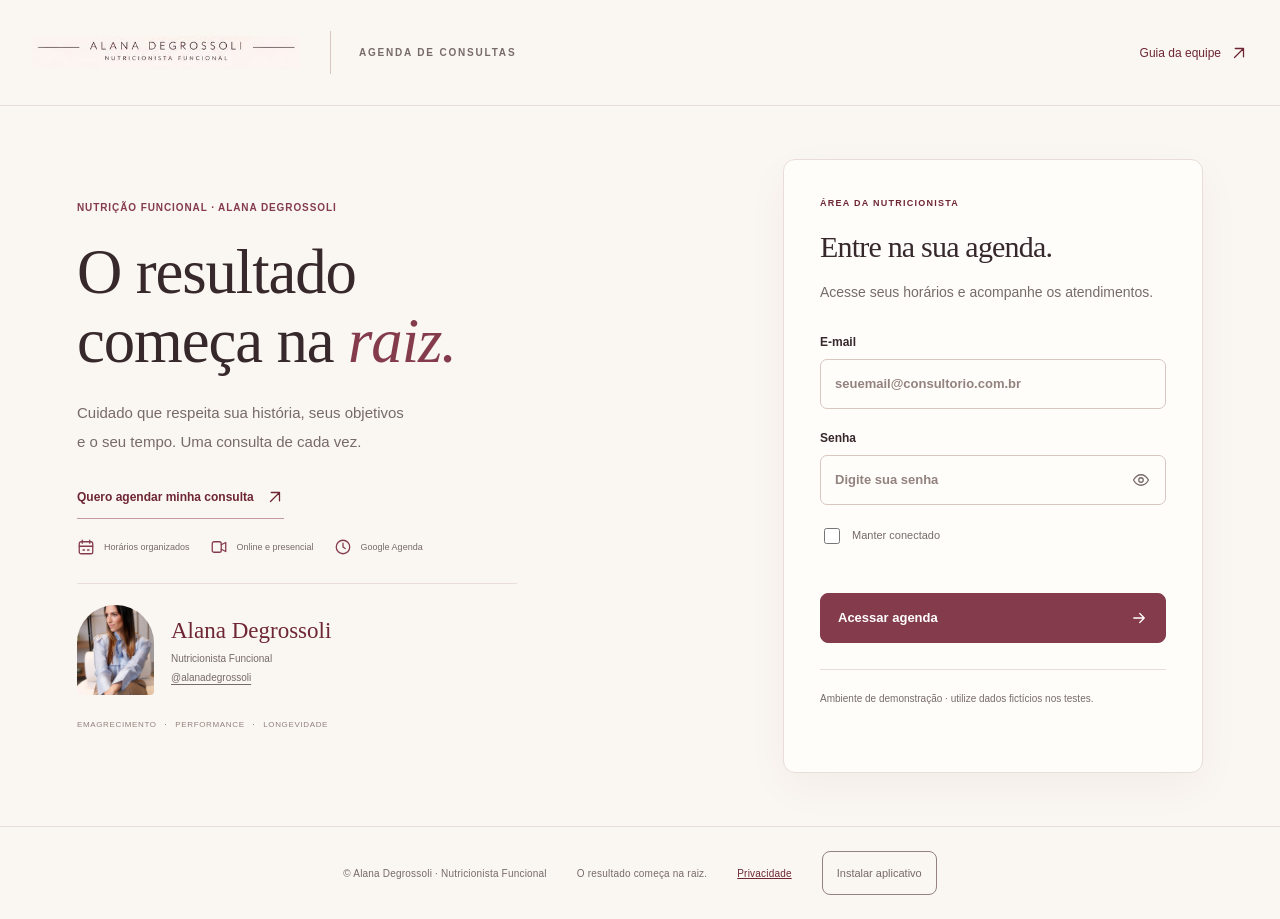
==== commit a2902443: "Ativar agenda isolada, acesso de demonstração e tipografia orgânica" ====
--- a/index.html
+++ b/index.html
@@ -127,7 +127,7 @@
             <p class="error" id="agenda-login-error" role="alert"></p>
           </form>
           <p class="agenda-login-contact">
-            Acesso reservado à Alana e à equipe do consultório.
+            Ambiente de demonstração · utilize dados fictícios nos testes.
           </p>
         </div>
       </section>
--- a/assets/brand.css
+++ b/assets/brand.css
@@ -1,5 +1,34 @@
+@font-face {
+  font-family: "Alegreya";
+  font-style: italic;
+  font-weight: 400;
+  font-display: swap;
+  src: url("../fonts/alegreya-italic.woff2") format("woff2");
+}
+@font-face {
+  font-family: "Alegreya";
+  font-style: normal;
+  font-weight: 400 600;
+  font-display: swap;
+  src: url("../fonts/alegreya-regular.woff2") format("woff2");
+}
+@font-face {
+  font-family: "Lato";
+  font-style: normal;
+  font-weight: 400;
+  font-display: swap;
+  src: url("../fonts/lato-regular.woff2") format("woff2");
+}
+@font-face {
+  font-family: "Lato";
+  font-style: normal;
+  font-weight: 700;
+  font-display: swap;
+  src: url("../fonts/lato-bold.woff2") format("woff2");
+}
 /* Alana Degrossoli — cores observadas nas publicações oficiais. */
 .alana-agenda {
+  font-family: "Lato", Arial, sans-serif;
   --cream: #36282b;
   --ink: #faf6f2;
   --panel: #fffdfa;
@@ -43,11 +72,11 @@
 }
 .agenda-login-intro h1 {
   color: #36282b;
-  font-family: Georgia, "Times New Roman", serif;
-  font-size: clamp(50px, 5.2vw, 73px);
-  font-weight: 400;
-  letter-spacing: -2.5px;
-  line-height: 1.06;
+  font-family: "Alegreya", Georgia, serif;
+  font-size: clamp(48px, 4.9vw, 66px);
+  font-weight: 400;
+  letter-spacing: -1.1px;
+  line-height: 1.1;
   margin: 22px 0 24px;
 }
 .agenda-login-intro h1 em {
@@ -106,7 +135,7 @@
 .agenda-professional strong {
   display: block;
   color: #6e2634;
-  font-family: Georgia, serif;
+  font-family: "Alegreya", Georgia, serif;
   font-size: 20px;
   font-weight: 400;
 }
@@ -139,7 +168,7 @@
   padding: 36px;
 }
 .agenda-login-card h2 {
-  font-family: Georgia, serif;
+  font-family: "Alegreya", Georgia, serif;
   font-size: 30px;
   font-weight: 400;
   color: #36282b;
@@ -207,7 +236,7 @@
   min-height: 44px;
 }
 .agenda-page .agenda-intro h1 {
-  font-family: Georgia, serif;
+  font-family: "Alegreya", Georgia, serif;
   font-size: clamp(38px, 4.6vw, 55px);
   font-weight: 400;
   color: #6e2634;
@@ -219,7 +248,7 @@
 }
 .agenda-page .agenda-form-heading h2,
 .agenda-contact-card h2 {
-  font-family: Georgia, serif;
+  font-family: "Alegreya", Georgia, serif;
   font-size: 28px;
   font-weight: 400;
   color: #36282b;
@@ -258,7 +287,7 @@
   padding: 16px 0;
 }
 .agenda-guide h1 {
-  font-family: Georgia, serif;
+  font-family: "Alegreya", Georgia, serif;
   font-size: 42px;
   color: #6e2634;
   font-weight: 400;
@@ -374,3 +403,27 @@
     font-size: 48px;
   }
 }
+
+/* Traço humanista e títulos leves, sem alterar as cores da marca. */
+.agenda-login-intro h1 em {
+  font-weight: 400;
+}
+.agenda-login-intro .page-eyebrow {
+  letter-spacing: 0.09em;
+  font-size: 10px;
+}
+.agenda-brand-values {
+  letter-spacing: 0.08em;
+}
+.agenda-login-intro > p:not(.page-eyebrow) {
+  font-size: 15px;
+}
+.agenda-login-card > div > p:not(.page-eyebrow) {
+  font-size: 14px;
+}
+.agenda-professional strong {
+  font-size: 23px;
+}
+.agenda-page .agenda-intro p:not(.page-eyebrow):not(.agenda-profile-public) {
+  font-size: 16px;
+}
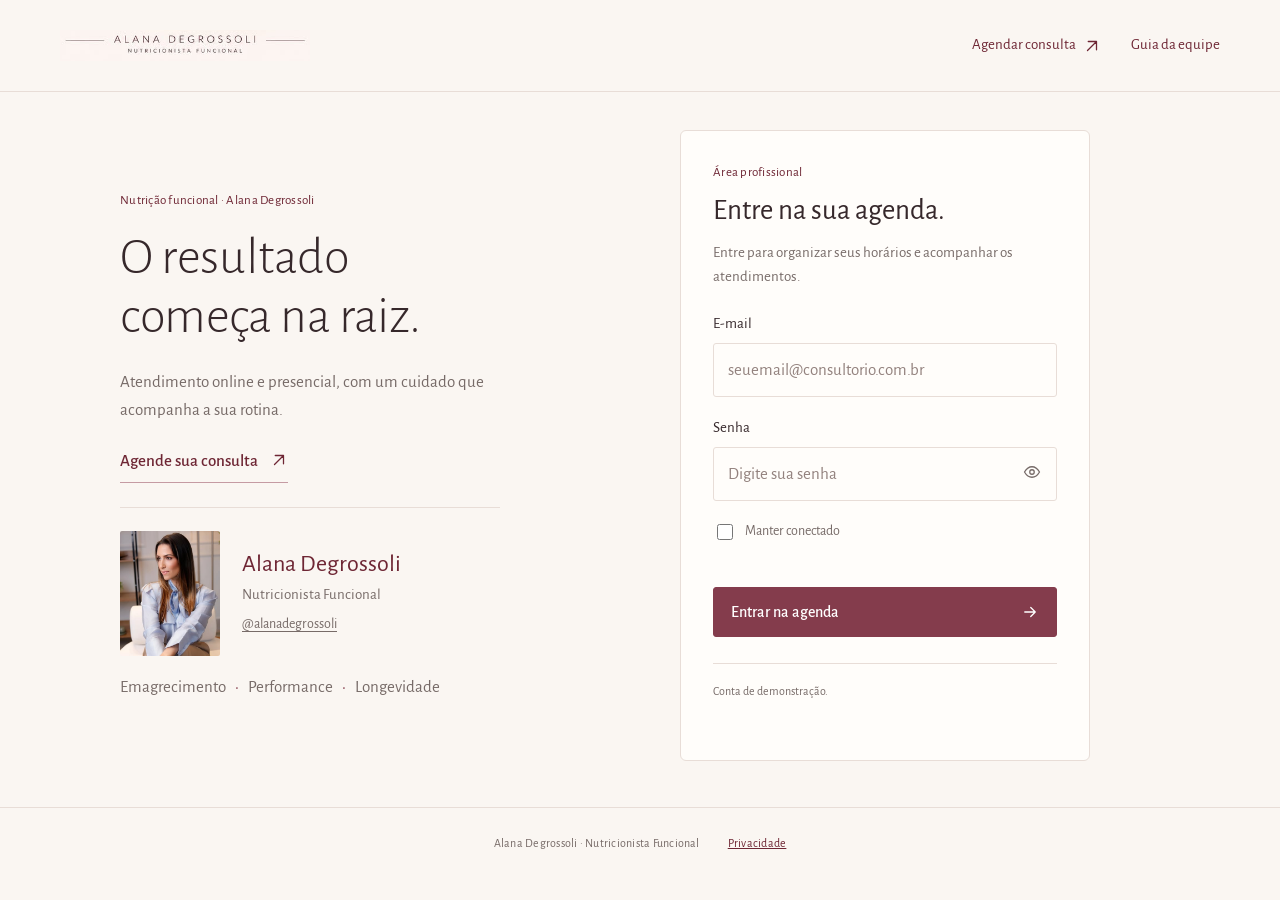
==== commit ba553abb: "Refinar identidade e layout; exibir instalação somente após o login" ====
--- a/index.html
+++ b/index.html
@@ -23,20 +23,29 @@
     <link rel="icon" href="favicon.svg" />
     <link rel="stylesheet" href="assets/style.css" />
     <link rel="stylesheet" href="assets/brand.css" />
+    <link rel="stylesheet" href="assets/experience.css" />
   </head>
   <body class="alana-agenda agenda-portal">
     <a class="skip-link" href="#agenda-root">Ir para a agenda</a>
     <header class="agenda-shell-header">
-      <a href="./" aria-label="Alana Agenda"
-        ><img src="brand/alana-logo.svg" alt="Alana Degrossoli" /></a
-      ><span class="agenda-shell-product">AGENDA DE CONSULTAS</span
-      ><a
-        class="agenda-guide-link"
-        href="manual.html"
-        target="_blank"
-        rel="noopener"
-        >Guia da equipe <span data-alana-icon="arrow-up-right"></span
-      ></a>
+      <a href="./" aria-label="Alana Degrossoli · Agenda"
+        ><img
+          src="brand/alana-logo.svg"
+          alt="Alana Degrossoli · Nutricionista Funcional"
+          width="268"
+          height="50"
+      /></a>
+      <nav class="agenda-site-nav" aria-label="Navegação principal">
+        <a href="agenda.html"
+          >Agendar consulta <span data-alana-icon="arrow-up-right"></span></a
+        ><a
+          href="manual.html"
+          class="agenda-guide-link"
+          target="_blank"
+          rel="noopener"
+          >Guia da equipe</a
+        >
+      </nav>
       <div id="agenda-account" hidden>
         <span id="agenda-account-name"></span
         ><button class="button secondary" id="agenda-signout" type="button">
@@ -44,54 +53,57 @@
         </button>
       </div>
     </header>
-    <main id="agenda-login" class="agenda-login">
-      <section class="agenda-login-intro">
-        <p class="page-eyebrow">NUTRIÇÃO FUNCIONAL · ALANA DEGROSSOLI</p>
-        <h1>O resultado<br />começa na <em>raiz.</em></h1>
-        <p>
-          Cuidado que respeita sua história, seus objetivos<br />e o seu tempo.
-          Uma consulta de cada vez.
+    <main id="agenda-login" class="agenda-login agenda-login-balanced">
+      <section class="agenda-login-intro" aria-labelledby="agenda-intro-title">
+        <p class="page-eyebrow">Nutrição funcional · Alana Degrossoli</p>
+        <h1 class="agenda-balanced-title" id="agenda-intro-title">
+          O resultado<br />começa na raiz.
+        </h1>
+        <p class="agenda-balanced-copy">
+          Atendimento online e presencial, com um cuidado que acompanha a sua
+          rotina.
         </p>
-        <a class="agenda-patient-link" href="agenda.html"
-          >Quero agendar minha consulta
-          <span data-alana-icon="arrow-up-right"></span
+        <a class="agenda-balanced-appointment" href="agenda.html"
+          >Agende sua consulta <span data-alana-icon="arrow-up-right"></span
         ></a>
-        <div class="alana-hero-line" aria-hidden="true"></div>
-        <div class="agenda-login-tags">
-          <span
-            ><span data-alana-icon="calendar"></span>Horários organizados</span
-          ><span><span data-alana-icon="video"></span>Online e presencial</span
-          ><span><span data-alana-icon="clock"></span>Google Agenda</span>
-        </div>
-        <div class="agenda-professional">
+        <figure class="agenda-studio-portrait">
           <img
             src="brand/alana-retrato.jpg"
-            alt="Alana Degrossoli, nutricionista funcional"
-            width="92"
-            height="112"
+            alt="Alana Degrossoli"
+            width="360"
+            height="640"
+            fetchpriority="high"
           />
-          <div>
-            <strong>Alana Degrossoli</strong><span>Nutricionista Funcional</span
-            ><a
-              href="https://www.instagram.com/alanadegrossoli/"
-              target="_blank"
-              rel="noopener noreferrer"
-              >@alanadegrossoli</a
-            >
-          </div>
-        </div>
-        <div class="agenda-brand-values">
-          EMAGRECIMENTO <span>·</span> PERFORMANCE <span>·</span> LONGEVIDADE
-        </div>
+          <figcaption>
+            <div>
+              <h2>Alana Degrossoli</h2>
+              <p>Nutricionista Funcional</p>
+              <a
+                class="agenda-balanced-instagram"
+                href="https://www.instagram.com/alanadegrossoli/"
+                target="_blank"
+                rel="noopener noreferrer"
+                >@alanadegrossoli</a
+              >
+            </div>
+          </figcaption>
+        </figure>
+        <p class="agenda-balanced-specialties">
+          Emagrecimento <span>·</span> Performance <span>·</span> Longevidade
+        </p>
       </section>
-      <section class="agenda-login-card">
+      <section class="agenda-login-card" aria-labelledby="agenda-access-title">
         <div id="agenda-login-loading" role="status">
           Verificando seu acesso…
         </div>
         <div id="agenda-login-fields" hidden>
-          <p class="page-eyebrow">ÁREA DA NUTRICIONISTA</p>
-          <h2>Entre na sua agenda.</h2>
-          <p>Acesse seus horários e acompanhe os atendimentos.</p>
+          <div class="agenda-access-heading">
+            <p class="page-eyebrow">Área profissional</p>
+            <h2 id="agenda-access-title">Entre na sua agenda.</h2>
+            <p>
+              Entre para organizar seus horários e acompanhar os atendimentos.
+            </p>
+          </div>
           <form id="agenda-login-form">
             <label
               >E-mail<input
@@ -122,13 +134,11 @@
             ><label class="agenda-remember"
               ><input type="checkbox" name="remember" />Manter conectado</label
             ><button class="button primary" type="submit">
-              Acessar agenda <span data-alana-icon="arrow-right"></span>
+              Entrar na agenda <span data-alana-icon="arrow-right"></span>
             </button>
             <p class="error" id="agenda-login-error" role="alert"></p>
           </form>
-          <p class="agenda-login-contact">
-            Ambiente de demonstração · utilize dados fictícios nos testes.
-          </p>
+          <p class="agenda-login-contact">Conta de demonstração.</p>
         </div>
       </section>
     </main>
@@ -139,8 +149,7 @@
       tabindex="-1"
     ></main>
     <footer class="agenda-shell-footer">
-      <span>© Alana Degrossoli · Nutricionista Funcional</span
-      ><span>O resultado começa na raiz.</span
+      <span>Alana Degrossoli · Nutricionista Funcional</span
       ><a href="privacidade-agenda.html">Privacidade</a>
     </footer>
     <script src="config.js" defer></script>
@@ -154,5 +163,6 @@
     <script src="assets/portal.js" defer></script>
     <script src="assets/pwa.js" defer></script>
     <script src="assets/setup.js" defer></script>
+    <script src="assets/interface.js" defer></script>
   </body>
 </html>
--- a/assets/brand.css
+++ b/assets/brand.css
@@ -1,34 +1,34 @@
 @font-face {
-  font-family: "Alegreya";
-  font-style: italic;
-  font-weight: 400;
+  font-family: "Alegreya Sans";
+  font-style: normal;
+  font-weight: 300;
   font-display: swap;
-  src: url("../fonts/alegreya-italic.woff2") format("woff2");
+  src: url("../fonts/alegreya-sans-300.woff2") format("woff2");
 }
 @font-face {
-  font-family: "Alegreya";
+  font-family: "Alegreya Sans";
   font-style: normal;
-  font-weight: 400 600;
+  font-weight: 400;
   font-display: swap;
-  src: url("../fonts/alegreya-regular.woff2") format("woff2");
+  src: url("../fonts/alegreya-sans-400.woff2") format("woff2");
 }
 @font-face {
-  font-family: "Lato";
+  font-family: "Alegreya Sans";
   font-style: normal;
-  font-weight: 400;
+  font-weight: 500;
   font-display: swap;
-  src: url("../fonts/lato-regular.woff2") format("woff2");
+  src: url("../fonts/alegreya-sans-500.woff2") format("woff2");
 }
 @font-face {
-  font-family: "Lato";
+  font-family: "Alegreya Sans";
   font-style: normal;
   font-weight: 700;
   font-display: swap;
-  src: url("../fonts/lato-bold.woff2") format("woff2");
+  src: url("../fonts/alegreya-sans-700.woff2") format("woff2");
 }
 /* Alana Degrossoli — cores observadas nas publicações oficiais. */
 .alana-agenda {
-  font-family: "Lato", Arial, sans-serif;
+  font-family: "Alegreya Sans", Arial, sans-serif;
   --cream: #36282b;
   --ink: #faf6f2;
   --panel: #fffdfa;
@@ -72,11 +72,11 @@
 }
 .agenda-login-intro h1 {
   color: #36282b;
-  font-family: "Alegreya", Georgia, serif;
-  font-size: clamp(48px, 4.9vw, 66px);
-  font-weight: 400;
-  letter-spacing: -1.1px;
-  line-height: 1.1;
+  font-family: "Alegreya Sans", Arial, sans-serif;
+  font-size: clamp(42px, 4.3vw, 56px);
+  font-weight: 400;
+  letter-spacing: -0.35px;
+  line-height: 1.16;
   margin: 22px 0 24px;
 }
 .agenda-login-intro h1 em {
@@ -135,7 +135,7 @@
 .agenda-professional strong {
   display: block;
   color: #6e2634;
-  font-family: "Alegreya", Georgia, serif;
+  font-family: "Alegreya Sans", Arial, sans-serif;
   font-size: 20px;
   font-weight: 400;
 }
@@ -168,11 +168,11 @@
   padding: 36px;
 }
 .agenda-login-card h2 {
-  font-family: "Alegreya", Georgia, serif;
+  font-family: "Alegreya Sans", Arial, sans-serif;
   font-size: 30px;
   font-weight: 400;
   color: #36282b;
-  letter-spacing: -0.8px;
+  letter-spacing: 0;
 }
 .agenda-login-card input:not([type="checkbox"]) {
   background: #fffdfa;
@@ -236,11 +236,11 @@
   min-height: 44px;
 }
 .agenda-page .agenda-intro h1 {
-  font-family: "Alegreya", Georgia, serif;
-  font-size: clamp(38px, 4.6vw, 55px);
-  font-weight: 400;
-  color: #6e2634;
-  letter-spacing: -1.5px;
+  font-family: "Alegreya Sans", Arial, sans-serif;
+  font-size: clamp(32px, 3.8vw, 44px);
+  font-weight: 400;
+  color: #6e2634;
+  letter-spacing: -0.3px;
 }
 .agenda-page .agenda-intro p:not(.page-eyebrow):not(.agenda-profile-public) {
   font-size: 14px;
@@ -248,7 +248,7 @@
 }
 .agenda-page .agenda-form-heading h2,
 .agenda-contact-card h2 {
-  font-family: "Alegreya", Georgia, serif;
+  font-family: "Alegreya Sans", Arial, sans-serif;
   font-size: 28px;
   font-weight: 400;
   color: #36282b;
@@ -287,7 +287,7 @@
   padding: 16px 0;
 }
 .agenda-guide h1 {
-  font-family: "Alegreya", Georgia, serif;
+  font-family: "Alegreya Sans", Arial, sans-serif;
   font-size: 42px;
   color: #6e2634;
   font-weight: 400;
@@ -305,7 +305,7 @@
     grid-template-columns: minmax(0, 1fr) 360px;
   }
   .agenda-login-intro h1 {
-    font-size: 57px;
+    font-size: 48px;
   }
   .agenda-login-tags {
     flex-wrap: wrap;
@@ -334,8 +334,8 @@
     margin: 30px auto 38px;
   }
   .agenda-login-intro h1 {
-    font-size: 54px;
-    letter-spacing: -2px;
+    font-size: 43px;
+    letter-spacing: -0.25px;
     margin-top: 16px;
   }
   .agenda-login-intro > p:not(.page-eyebrow) {
@@ -380,7 +380,7 @@
     display: none;
   }
   .agenda-page .agenda-intro h1 {
-    font-size: 37px;
+    font-size: 34px;
   }
   .agenda-contact-card {
     padding: 25px 20px;
@@ -400,7 +400,7 @@
     width: 190px;
   }
   .agenda-login-intro h1 {
-    font-size: 48px;
+    font-size: 40px;
   }
 }
 
@@ -427,3 +427,107 @@
 .agenda-page .agenda-intro p:not(.page-eyebrow):not(.agenda-profile-public) {
   font-size: 16px;
 }
+
+/* Uma família humanista, com curvas suaves e sem a composição editorial em itálico. */
+.agenda-login-intro h1 {
+  font-weight: 300;
+  max-width: 460px;
+}
+.agenda-login-intro h1 em {
+  font-style: normal;
+}
+.agenda-login-intro .page-eyebrow {
+  font-weight: 400;
+  letter-spacing: 0.03em;
+  font-size: 13px;
+}
+.agenda-login-intro > p:not(.page-eyebrow) {
+  font-size: 17px;
+  line-height: 1.65;
+  max-width: 420px;
+}
+.agenda-login-card h2 {
+  font-size: 29px;
+  line-height: 1.2;
+  font-weight: 400;
+}
+.agenda-login-card > div > p:not(.page-eyebrow) {
+  font-size: 16px;
+}
+.agenda-login-card .page-eyebrow {
+  font-size: 12px;
+  font-weight: 400;
+  letter-spacing: 0.04em;
+}
+.agenda-login-card label {
+  font-size: 14px;
+  font-weight: 400;
+}
+.agenda-login-card input:not([type="checkbox"]) {
+  font-size: 16px;
+}
+.agenda-patient-link {
+  font-size: 15px;
+  font-weight: 500;
+}
+.agenda-professional strong {
+  font-size: 23px;
+  font-weight: 400;
+}
+.agenda-professional span,
+.agenda-professional a {
+  font-size: 12px;
+}
+.agenda-brand-values {
+  font-size: 12px;
+  letter-spacing: 0.02em;
+}
+.agenda-login-tags > span {
+  font-size: 12px;
+}
+.agenda-shell-product {
+  font-size: 12px;
+  letter-spacing: 0.04em;
+}
+.agenda-guide-link {
+  font-size: 13px;
+  font-weight: 400;
+}
+.agenda-page .agenda-intro h1 {
+  font-weight: 300;
+  line-height: 1.18;
+}
+.agenda-page .agenda-form-heading h2,
+.agenda-contact-card h2 {
+  font-weight: 400;
+  font-size: 27px;
+}
+.agenda-guide h1 {
+  font-weight: 300;
+  letter-spacing: 0;
+}
+.alana-agenda .button {
+  font-weight: 500;
+}
+@media (max-width: 720px) {
+  .agenda-login-intro h1 {
+    font-size: 43px;
+    line-height: 1.16;
+  }
+  .agenda-login-intro .page-eyebrow {
+    font-size: 12px;
+    letter-spacing: 0.02em;
+  }
+  .agenda-login-intro > p:not(.page-eyebrow) {
+    font-size: 16px;
+  }
+  .agenda-brand-values {
+    font-size: 11px;
+  }
+  .agenda-guide-link {
+    font-size: 11px;
+  }
+  .agenda-login-card h2 {
+    font-size: 27px;
+  }
+}
--- a/assets/experience.css
+++ b/assets/experience.css
@@ -0,0 +1,1050 @@
+/* Agenda Alana: composição de consultório, fotografia real e foco na tarefa. */
+.alana-agenda {
+  font-size: 16px;
+}
+.alana-agenda :is(h1, h2, h3, h4) {
+  font-family: inherit;
+}
+.agenda-shell-header {
+  min-height: 92px;
+  padding: 20px max(28px, calc((100vw - 1160px) / 2));
+  gap: 26px;
+}
+.agenda-shell-header img {
+  width: 250px;
+  height: 44px;
+}
+.agenda-site-nav {
+  display: flex;
+  align-items: center;
+  gap: 30px;
+  margin-left: auto;
+}
+.agenda-site-nav a {
+  display: inline-flex;
+  align-items: center;
+  gap: 7px;
+  min-height: 44px;
+  color: var(--gold-hi);
+  text-decoration: none;
+  font-size: 15px;
+  font-weight: 400;
+  white-space: nowrap;
+}
+.agenda-site-nav a:hover {
+  text-decoration: underline;
+  text-underline-offset: 5px;
+}
+.agenda-site-nav .agenda-guide-link {
+  margin: 0;
+}
+.agenda-shell-header #agenda-account {
+  margin-left: 0;
+}
+.agenda-login {
+  width: min(1040px, calc(100% - 80px));
+  max-width: none;
+  padding: 0;
+  margin: 38px auto 46px;
+  min-height: 0;
+  grid-template-columns: minmax(0, 1fr) minmax(0, 1fr);
+  gap: 100px;
+  align-items: center;
+  animation: agenda-view-in 0.32s ease both;
+}
+.agenda-login-intro {
+  padding: 0;
+  margin: 0;
+}
+.agenda-studio-portrait {
+  margin: 0;
+  max-width: 350px;
+}
+.agenda-studio-portrait > img {
+  width: 100%;
+  height: 440px;
+  object-fit: cover;
+  object-position: center top;
+  display: block;
+  border-radius: 2px;
+}
+.agenda-studio-portrait figcaption {
+  display: flex;
+  align-items: center;
+  justify-content: space-between;
+  gap: 12px;
+  padding-top: 20px;
+}
+.agenda-studio-portrait figcaption h2 {
+  margin: 0 0 3px;
+  color: var(--gold-hi);
+  font-size: 25px;
+  font-weight: 400;
+  letter-spacing: 0;
+  line-height: 1.15;
+}
+.agenda-studio-portrait figcaption p {
+  margin: 0;
+  color: var(--muted);
+  font-size: 15px;
+}
+.agenda-studio-portrait figcaption > a {
+  display: flex;
+  align-items: center;
+  justify-content: center;
+  width: 42px;
+  height: 42px;
+  color: var(--gold-hi);
+  border-bottom: 1px solid var(--rule);
+  transition:
+    border-color 0.18s,
+    transform 0.18s;
+}
+.agenda-studio-portrait figcaption > a:hover {
+  border-color: var(--gold);
+  transform: translateY(-2px);
+}
+.agenda-login-intro .agenda-studio-signature {
+  font-size: 14px;
+  margin: 18px 0 0;
+  padding-top: 16px;
+  border-top: 1px solid var(--rule);
+  max-width: 350px;
+  line-height: 1.5;
+}
+.agenda-login-card {
+  background: none;
+  border: 0;
+  border-radius: 0;
+  padding: 0;
+  box-shadow: none;
+  width: 100%;
+  max-width: 380px;
+  color: var(--cream);
+}
+.agenda-access-heading {
+  margin-bottom: 26px;
+}
+.agenda-login-card .agenda-access-heading .page-eyebrow {
+  color: var(--gold-hi);
+  font-size: 14px;
+  font-weight: 400;
+  letter-spacing: 0.02em;
+  margin: 0 0 11px;
+}
+.agenda-login-card .agenda-access-heading h1 {
+  font-family: inherit;
+  font-size: 35px;
+  font-weight: 400;
+  line-height: 1.12;
+  letter-spacing: -0.35px;
+  margin: 0 0 14px;
+  color: var(--cream);
+  max-width: 340px;
+}
+.agenda-access-heading > p:last-child {
+  font-size: 16px;
+  color: var(--muted);
+  line-height: 1.6;
+  margin: 0;
+  max-width: 330px;
+}
+.agenda-login-card label {
+  font-size: 15px;
+  font-weight: 400;
+}
+.agenda-login-card input:not([type="checkbox"]) {
+  background: var(--panel);
+  border: 1px solid var(--rule);
+  border-radius: 3px;
+  min-height: 50px;
+  padding: 13px 14px;
+  font-size: 17px;
+}
+.agenda-login-card input:not([type="checkbox"]):focus {
+  border-color: var(--gold);
+  outline: none;
+  box-shadow: 0 0 0 2px #843c4c14;
+}
+.agenda-login-card .agenda-remember {
+  font-size: 14px;
+}
+.alana-agenda .button {
+  border-radius: 3px;
+  font-weight: 500;
+  font-size: 15px;
+  min-height: 46px;
+  transition:
+    background 0.16s,
+    color 0.16s,
+    border-color 0.16s,
+    transform 0.16s;
+}
+.agenda-login-card [type="submit"] {
+  margin-top: 24px;
+  min-height: 50px;
+  font-size: 16px;
+}
+.alana-agenda .button.primary:hover {
+  transform: translateY(-1px);
+}
+.alana-agenda .button:active {
+  transform: translateY(0);
+}
+.agenda-login-contact {
+  font-size: 13px !important;
+  line-height: 1.6 !important;
+  border: 0;
+  padding: 0;
+  margin: 15px 0 0;
+}
+.agenda-patient-entry {
+  margin-top: 30px;
+  padding-top: 20px;
+  border-top: 1px solid var(--rule);
+  display: flex;
+  flex-direction: column;
+  gap: 5px;
+  font-size: 15px;
+  color: var(--muted);
+}
+.agenda-patient-entry a {
+  display: inline-flex;
+  align-items: center;
+  gap: 9px;
+  min-height: 36px;
+  width: fit-content;
+  color: var(--gold-hi);
+  text-decoration: none;
+  font-size: 17px;
+}
+.agenda-patient-entry a:hover {
+  text-decoration: underline;
+  text-underline-offset: 4px;
+}
+.agenda-shell-footer {
+  padding: 22px 28px;
+  min-height: 70px;
+  gap: 28px;
+  font-size: 12px;
+}
+.agenda-shell-footer .agenda-install-button {
+  border-radius: 3px;
+  font-size: 12px;
+}
+.alana-agenda.agenda-page .agenda-public-brand {
+  min-height: 92px;
+  padding: 21px max(28px, calc((100vw - 1160px) / 2));
+}
+.alana-agenda.agenda-page .agenda-public-brand .agenda-public-logo {
+  width: 250px;
+}
+.agenda-public-team {
+  font-size: 15px;
+}
+.alana-agenda.agenda-page .agenda-container {
+  max-width: 1160px;
+  padding: 0 28px;
+  margin: 44px auto 60px;
+}
+.agenda-booking-layout {
+  display: grid;
+  grid-template-columns: 228px minmax(0, 1fr);
+  gap: 66px;
+  align-items: start;
+}
+.agenda-booking-profile {
+  position: sticky;
+  top: 28px;
+  padding-top: 4px;
+}
+.agenda-booking-person > img {
+  display: block;
+  width: 168px;
+  height: 200px;
+  object-fit: cover;
+  object-position: center 22%;
+  border-radius: 2px;
+  margin-bottom: 18px;
+}
+.agenda-booking-person h2 {
+  font-size: 25px;
+  font-weight: 400;
+  color: var(--gold-hi);
+  line-height: 1.1;
+  margin: 0 0 6px;
+}
+.agenda-booking-person p {
+  font-size: 15px;
+  color: var(--muted);
+  margin: 0;
+}
+.agenda-booking-signature {
+  font-size: 15px;
+  line-height: 1.6;
+  color: var(--muted);
+  margin: 24px 0;
+  max-width: 175px;
+}
+.agenda-booking-summary {
+  border-top: 1px solid var(--rule);
+  padding-top: 20px;
+  margin-top: 20px;
+}
+.agenda-booking-summary .page-eyebrow {
+  font-size: 13px;
+  letter-spacing: 0.02em;
+  font-weight: 400;
+  margin: 0 0 9px;
+  color: var(--gold-hi);
+}
+#agenda-appointment-preview {
+  white-space: pre-line;
+  font-size: 16px;
+  line-height: 1.6;
+  color: var(--muted);
+  margin: 0;
+}
+#agenda-appointment-preview.has-selection {
+  color: var(--cream);
+}
+.agenda-booking-contact {
+  display: inline-flex;
+  align-items: center;
+  gap: 8px;
+  margin-top: 28px;
+  min-height: 44px;
+  font-size: 15px;
+  color: var(--gold-hi);
+  text-decoration: none;
+}
+.agenda-booking-contact:hover {
+  text-decoration: underline;
+  text-underline-offset: 4px;
+}
+.agenda-booking-flow {
+  min-width: 0;
+  animation: agenda-view-in 0.24s ease both;
+}
+.alana-agenda.agenda-page .agenda-intro {
+  display: block;
+  margin: 0 0 26px;
+}
+.alana-agenda.agenda-page .agenda-intro h1 {
+  font-family: inherit;
+  font-weight: 400;
+  font-size: 36px;
+  letter-spacing: -0.4px;
+  line-height: 1.15;
+  margin: 8px 0 12px;
+  color: var(--cream);
+}
+.agenda-page .agenda-intro .page-eyebrow {
+  font-size: 14px;
+  letter-spacing: 0.01em;
+  font-weight: 400;
+  color: var(--gold-hi);
+}
+.agenda-page .agenda-intro p:not(.page-eyebrow):not(.agenda-profile-public) {
+  font-size: 17px;
+  line-height: 1.5;
+  margin: 0;
+}
+.agenda-page .agenda-profile-public {
+  font-size: 14px;
+  margin: 10px 0 0;
+  color: var(--muted);
+}
+.agenda-page .agenda-public-steps {
+  display: flex;
+  justify-content: space-between;
+  gap: 16px;
+  padding: 0 0 20px;
+  margin: 0 0 26px;
+  border-bottom: 1px solid var(--rule);
+  font-size: 14px;
+}
+.agenda-page .agenda-public-steps li {
+  align-items: center;
+  gap: 8px;
+  color: var(--muted);
+}
+.agenda-page .agenda-public-steps span {
+  border: 1px solid var(--rule);
+  border-radius: 50%;
+  width: 25px;
+  height: 25px;
+  min-width: 25px;
+  font-size: 13px;
+  background: transparent;
+  color: var(--muted);
+}
+.agenda-page .agenda-public-steps li[aria-current="step"] {
+  color: var(--gold-hi);
+  font-weight: 500;
+}
+.agenda-page .agenda-public-steps li[aria-current="step"] span,
+.agenda-page .agenda-public-steps li.is-complete span {
+  color: var(--panel);
+  background: var(--gold-hi);
+  border-color: var(--gold-hi);
+}
+.agenda-page .agenda-card {
+  padding: 0;
+  background: none;
+  border: 0;
+  box-shadow: none;
+  border-radius: 0;
+}
+.agenda-page .agenda-form-heading {
+  gap: 12px;
+  margin-bottom: 22px;
+}
+.agenda-page .agenda-step {
+  display: none;
+}
+.agenda-page .agenda-form-heading h2 {
+  font-family: inherit;
+  font-size: 25px;
+  font-weight: 400;
+  letter-spacing: 0;
+}
+.agenda-page .agenda-form-heading p {
+  font-size: 15px;
+  line-height: 1.6;
+}
+.agenda-page .agenda-card h3 {
+  font-size: 19px;
+  font-weight: 500;
+}
+.agenda-page .agenda-plain-fieldset legend,
+.agenda-page .agenda-card label {
+  font-size: 16px;
+  font-weight: 400;
+}
+.agenda-page .agenda-mode-options > label > span {
+  border-radius: 3px;
+  background: var(--panel);
+  border-color: var(--rule);
+  padding: 16px 18px;
+  transition:
+    border-color 0.16s,
+    background 0.16s;
+}
+.agenda-page .agenda-mode-options label:has(input:checked) > span {
+  border-color: var(--gold);
+  background: #f6e9e8;
+}
+.agenda-page .agenda-mode-options small {
+  font-size: 14px;
+  line-height: 1.5;
+}
+.agenda-page .agenda-mode-title {
+  font-size: 18px;
+  font-weight: 500;
+}
+.agenda-page .agenda-date-chip {
+  min-height: 88px;
+  border-radius: 3px;
+  background: var(--panel);
+  border-color: var(--rule);
+  transition:
+    border-color 0.16s,
+    background 0.16s,
+    transform 0.16s;
+}
+.agenda-page .agenda-date-chip strong {
+  font-size: 26px;
+  font-weight: 400;
+}
+.agenda-page .agenda-date-chip span,
+.agenda-page .agenda-date-chip small {
+  font-size: 13px;
+}
+.agenda-page :is(.agenda-date-chip, .agenda-hour-chip):hover {
+  border-color: var(--gold);
+  transform: translateY(-1px);
+}
+.agenda-page .agenda-hour-chip {
+  border-radius: 3px;
+  background: var(--panel);
+  border-color: var(--rule);
+  min-height: 47px;
+  font-size: 17px;
+  font-weight: 400;
+  transition:
+    border-color 0.16s,
+    background 0.16s,
+    transform 0.16s;
+}
+.agenda-page :is(.agenda-date-chip, .agenda-hour-chip)[aria-pressed="true"] {
+  background: var(--gold-hi);
+  color: var(--panel);
+  border-color: var(--gold-hi);
+}
+.agenda-page .agenda-selection {
+  background: none;
+  border: 0;
+  border-left: 2px solid var(--gold);
+  border-radius: 0;
+  padding: 9px 0 9px 14px;
+  font-size: 15px;
+  margin-top: 18px;
+}
+.agenda-page .agenda-divider {
+  border-color: var(--rule);
+  margin: 30px 0;
+}
+.agenda-page .agenda-card input:not([type="checkbox"]):not([type="radio"]),
+.agenda-page .agenda-card select {
+  border-radius: 3px;
+  font-size: 17px;
+  background: var(--panel);
+  border-color: var(--rule);
+  min-height: 49px;
+}
+.agenda-page .agenda-card .agenda-consent,
+.agenda-page .agenda-form-footer {
+  font-size: 14px;
+  line-height: 1.5;
+}
+.agenda-page .agenda-confirm {
+  font-size: 17px !important;
+  border-radius: 3px;
+  min-height: 52px;
+}
+.agenda-page .agenda-nav-button {
+  border-radius: 3px;
+}
+.agenda-page .agenda-public-footer {
+  max-width: 1160px;
+  padding: 28px;
+  gap: 24px;
+  font-size: 14px;
+}
+.agenda-page .agenda-public-footer-brand p {
+  font-size: 19px;
+  font-weight: 400;
+}
+.agenda-page .agenda-public-footer-brand small,
+.agenda-public-footer nav {
+  font-size: 13px;
+}
+.alana-agenda .page-categorias {
+  border: 0;
+  border-bottom: 1px solid var(--rule);
+  background: none;
+  border-radius: 0;
+  padding: 0;
+  gap: 25px;
+}
+.alana-agenda .page-categorias button {
+  border-radius: 0;
+  border-bottom: 2px solid transparent;
+  padding: 13px 0;
+  font-size: 16px;
+  font-weight: 400;
+  min-height: 48px;
+}
+.alana-agenda .page-categorias button.on {
+  border-color: var(--gold-hi);
+  box-shadow: none;
+  background: none;
+  color: var(--gold-hi);
+}
+.alana-agenda .admin-section,
+.alana-agenda .agenda-profile-bar,
+.alana-agenda .agenda-booking {
+  border-radius: 3px;
+  box-shadow: none;
+}
+.alana-agenda .agenda-native-header h1 {
+  font-size: 32px;
+  font-weight: 400;
+  letter-spacing: -0.25px;
+}
+.alana-agenda .agenda-calendar-day {
+  border-radius: 3px;
+}
+.alana-agenda .agenda-calendar-day.is-selected {
+  background: var(--gold-hi);
+  color: var(--panel);
+  border-color: var(--gold-hi);
+}
+.alana-agenda .agenda-calendar-day.is-selected small {
+  color: var(--panel);
+}
+.alana-agenda [role="tabpanel"]:not([hidden]) {
+  animation: agenda-view-in 0.18s ease both;
+}
+@keyframes agenda-view-in {
+  from {
+    opacity: 0;
+    transform: translateY(5px);
+  }
+  to {
+    opacity: 1;
+    transform: translateY(0);
+  }
+}
+@media (max-width: 950px) {
+  .agenda-login {
+    gap: 56px;
+    width: calc(100% - 64px);
+    grid-template-columns: minmax(0, 1fr) minmax(0, 1fr);
+  }
+  .agenda-studio-portrait > img {
+    height: 410px;
+  }
+  .agenda-login-card .agenda-access-heading h1 {
+    font-size: 32px;
+  }
+  .agenda-booking-layout {
+    grid-template-columns: 190px minmax(0, 1fr);
+    gap: 38px;
+  }
+  .agenda-site-nav {
+    gap: 20px;
+  }
+  .agenda-site-nav a {
+    font-size: 14px;
+  }
+}
+@media (max-width: 720px) {
+  .agenda-shell-header {
+    min-height: 78px;
+    padding: 16px 20px;
+    gap: 14px;
+  }
+  .agenda-shell-header img {
+    width: 215px;
+    height: 36px;
+  }
+  .agenda-site-nav {
+    gap: 10px;
+  }
+  .agenda-site-nav .agenda-guide-link {
+    display: none;
+  }
+  .agenda-site-nav a {
+    font-size: 13px;
+    white-space: normal;
+    max-width: 88px;
+    line-height: 1.25;
+  }
+  .agenda-site-nav .alana-icon {
+    display: none;
+  }
+  .agenda-login {
+    display: flex;
+    flex-direction: column;
+    align-items: stretch;
+    gap: 30px;
+    width: auto;
+    margin: 26px auto 38px;
+    padding: 0 23px;
+    max-width: 450px;
+  }
+  .agenda-studio-portrait {
+    display: grid;
+    grid-template-columns: 78px 1fr;
+    gap: 19px;
+    align-items: center;
+    max-width: none;
+  }
+  .agenda-studio-portrait > img {
+    width: 78px;
+    height: 104px;
+    object-position: 50% 13%;
+  }
+  .agenda-studio-portrait figcaption {
+    padding: 0;
+    gap: 10px;
+  }
+  .agenda-studio-portrait figcaption h2 {
+    font-size: 24px;
+  }
+  .agenda-studio-portrait figcaption p {
+    font-size: 15px;
+  }
+  .agenda-studio-portrait figcaption > a {
+    width: 30px;
+    flex: 0 0 30px;
+  }
+  .agenda-login-intro .agenda-studio-signature {
+    display: none;
+  }
+  .agenda-login-card {
+    max-width: none;
+    padding: 28px 0 0;
+    border-top: 1px solid var(--rule);
+  }
+  .agenda-login-card .agenda-access-heading h1 {
+    font-size: 31px;
+    max-width: 270px;
+  }
+  .agenda-login-card .agenda-access-heading .page-eyebrow {
+    margin-bottom: 9px;
+    font-size: 13px;
+  }
+  .agenda-access-heading {
+    margin-bottom: 22px;
+  }
+  .agenda-access-heading > p:last-child {
+    font-size: 16px;
+    max-width: 290px;
+  }
+  .agenda-patient-entry {
+    margin-top: 24px;
+  }
+  .agenda-shell-footer {
+    flex-wrap: wrap;
+    justify-content: flex-start;
+    gap: 13px 20px;
+    padding: 24px 23px;
+    font-size: 12px;
+  }
+  .agenda-shell-footer .agenda-install-button {
+    margin-left: auto;
+  }
+  .agenda-signed-in .agenda-site-nav {
+    display: none;
+  }
+  .alana-agenda.agenda-page .agenda-public-brand {
+    min-height: 78px;
+    padding: 17px 20px;
+  }
+  .alana-agenda.agenda-page .agenda-public-brand .agenda-public-logo {
+    width: 215px;
+  }
+  .agenda-public-team {
+    font-size: 13px;
+    max-width: 78px;
+    line-height: 1.3;
+  }
+  .alana-agenda.agenda-page .agenda-container {
+    margin: 27px auto 42px;
+    padding: 0 20px;
+  }
+  .agenda-booking-layout {
+    display: flex;
+    flex-direction: column;
+    gap: 28px;
+  }
+  .agenda-booking-profile {
+    position: static;
+    padding: 0 0 24px;
+    border-bottom: 1px solid var(--rule);
+    width: 100%;
+  }
+  .agenda-booking-person {
+    display: flex;
+    align-items: center;
+    gap: 15px;
+  }
+  .agenda-booking-person > img {
+    width: 56px;
+    height: 72px;
+    margin: 0;
+    object-position: 50% 14%;
+  }
+  .agenda-booking-person h2 {
+    font-size: 23px;
+  }
+  .agenda-booking-person p {
+    font-size: 15px;
+  }
+  .agenda-booking-signature,
+  .agenda-booking-summary,
+  .agenda-booking-contact {
+    display: none;
+  }
+  .agenda-booking-flow {
+    width: 100%;
+  }
+  .alana-agenda.agenda-page .agenda-intro h1 {
+    font-size: 31px;
+    margin-top: 5px;
+  }
+  .agenda-page .agenda-intro .page-eyebrow {
+    font-size: 13px;
+  }
+  .agenda-page .agenda-intro p:not(.page-eyebrow):not(.agenda-profile-public) {
+    font-size: 16px;
+  }
+  .agenda-page .agenda-profile-public {
+    display: none;
+  }
+  .agenda-page .agenda-public-steps {
+    font-size: 13px;
+    gap: 10px;
+    margin-bottom: 24px;
+    padding-bottom: 20px;
+  }
+  .agenda-page .agenda-public-steps li {
+    gap: 6px;
+  }
+  .agenda-page .agenda-public-steps span {
+    width: 22px;
+    height: 22px;
+    min-width: 22px;
+    font-size: 12px;
+  }
+  .agenda-page .agenda-form-heading h2 {
+    font-size: 23px;
+  }
+  .agenda-page .agenda-form-heading p {
+    font-size: 14px;
+  }
+  .agenda-page .agenda-mode-options > label > span {
+    padding: 13px 12px;
+  }
+  .agenda-page .agenda-mode-options small {
+    font-size: 13px;
+  }
+  .agenda-page .agenda-date-chip {
+    min-height: 84px;
+  }
+  .agenda-page .agenda-hour-chip {
+    font-size: 17px;
+  }
+  .agenda-page .agenda-card label {
+    font-size: 16px;
+  }
+  .agenda-page .agenda-fields {
+    gap: 21px;
+  }
+  .agenda-page .agenda-public-footer {
+    padding: 26px 20px;
+  }
+  .alana-agenda .page-categorias {
+    gap: 12px;
+  }
+  .alana-agenda .page-categorias button {
+    font-size: 14px;
+    padding: 12px 3px;
+  }
+}
+@media (max-width: 380px) {
+  .agenda-shell-header img,
+  .alana-agenda.agenda-page .agenda-public-brand .agenda-public-logo {
+    width: 190px;
+  }
+  .agenda-studio-portrait {
+    grid-template-columns: 66px 1fr;
+    gap: 14px;
+  }
+  .agenda-studio-portrait > img {
+    width: 66px;
+    height: 90px;
+  }
+  .agenda-studio-portrait figcaption h2 {
+    font-size: 22px;
+  }
+}
+@media (prefers-reduced-motion: reduce) {
+  .alana-agenda *,
+  .alana-agenda *::before,
+  .alana-agenda *::after {
+    animation: none !important;
+    transition: none !important;
+  }
+}
+
+/* Equilíbrio: apresentação da marca à esquerda e painel de acesso à direita. */
+.agenda-signed-in .agenda-site-nav > a:first-child {
+  display: none;
+}
+.agenda-page .agenda-date-chip[aria-pressed="true"] :is(strong, span, small) {
+  color: inherit;
+}
+.alana-agenda .page-eyebrow {
+  text-transform: none;
+}
+.agenda-login-balanced {
+  gap: 80px;
+  align-items: center;
+  max-width: 1080px;
+}
+.agenda-login-balanced .agenda-login-intro > .page-eyebrow {
+  font-size: 13px;
+  letter-spacing: 0.02em;
+  margin: 0 0 16px;
+  color: var(--gold-hi);
+}
+.agenda-login-balanced .agenda-balanced-title {
+  font-family: inherit;
+  font-size: clamp(40px, 4.1vw, 53px);
+  font-weight: 300;
+  line-height: 1.12;
+  letter-spacing: -0.4px;
+  color: var(--cream);
+  margin: 0 0 22px;
+}
+.agenda-login-balanced .agenda-balanced-copy {
+  font-size: 17px;
+  line-height: 1.6;
+  max-width: 360px;
+  margin: 0 0 15px;
+}
+.agenda-balanced-appointment {
+  display: inline-flex;
+  align-items: center;
+  gap: 12px;
+  min-height: 44px;
+  margin: 0 0 24px;
+  color: var(--gold-hi);
+  text-decoration: none;
+  border-bottom: 1px solid #c59ba3;
+  font-size: 17px;
+  font-weight: 500;
+}
+.agenda-balanced-appointment:hover {
+  border-color: var(--gold-hi);
+}
+.agenda-login-balanced .agenda-studio-portrait {
+  display: grid;
+  grid-template-columns: 100px minmax(0, 1fr);
+  align-items: center;
+  gap: 22px;
+  max-width: 380px;
+  padding-top: 23px;
+  border-top: 1px solid var(--rule);
+}
+.agenda-login-balanced .agenda-studio-portrait > img {
+  width: 100px;
+  height: 125px;
+  object-fit: cover;
+  object-position: center top;
+  border-radius: 2px;
+}
+.agenda-login-balanced .agenda-studio-portrait figcaption {
+  padding: 0;
+  display: block;
+}
+.agenda-login-balanced .agenda-studio-portrait figcaption h2 {
+  font-size: 24px;
+  margin-bottom: 5px;
+  font-weight: 400;
+}
+.agenda-login-balanced .agenda-studio-portrait figcaption p {
+  font-size: 15px;
+  margin-bottom: 5px;
+}
+.agenda-balanced-instagram {
+  color: var(--muted);
+  font-size: 14px;
+  text-underline-offset: 3px;
+}
+.agenda-login-balanced .agenda-balanced-specialties {
+  font-size: 13px;
+  line-height: 1.6;
+  letter-spacing: 0;
+  margin: 17px 0 0;
+  max-width: 390px;
+}
+.agenda-balanced-specialties span {
+  margin: 0 6px;
+  color: var(--gold);
+}
+.agenda-login-balanced .agenda-login-card {
+  max-width: 410px;
+  padding: 31px 32px;
+  background: var(--panel);
+  border: 1px solid var(--rule);
+  border-radius: 6px;
+  box-shadow: none;
+}
+.agenda-login-balanced .agenda-access-heading {
+  margin-bottom: 24px;
+}
+.agenda-login-balanced .agenda-access-heading h2 {
+  font-family: inherit;
+  font-size: 29px;
+  font-weight: 400;
+  line-height: 1.2;
+  letter-spacing: 0;
+  margin: 0 0 12px;
+  color: var(--cream);
+}
+.agenda-login-balanced .agenda-access-heading > p:last-child {
+  font-size: 15px;
+  line-height: 1.6;
+}
+.agenda-login-balanced .agenda-login-card .agenda-access-heading .page-eyebrow {
+  font-size: 13px;
+  margin-bottom: 10px;
+}
+.agenda-login-balanced .agenda-login-card .agenda-login-contact {
+  padding-top: 18px;
+  margin-top: 20px;
+  border-top: 1px solid var(--rule);
+  font-size: 12px !important;
+}
+@media (max-width: 950px) {
+  .agenda-login-balanced {
+    gap: 45px;
+  }
+  .agenda-login-balanced .agenda-balanced-title {
+    font-size: 43px;
+  }
+  .agenda-login-balanced .agenda-login-card {
+    padding: 28px 25px;
+  }
+  .agenda-login-balanced .agenda-studio-portrait {
+    grid-template-columns: 85px 1fr;
+    gap: 17px;
+  }
+  .agenda-login-balanced .agenda-studio-portrait > img {
+    width: 85px;
+    height: 110px;
+  }
+  .agenda-login-balanced .agenda-studio-portrait figcaption h2 {
+    font-size: 22px;
+  }
+}
+@media (max-width: 720px) {
+  .agenda-login-balanced {
+    gap: 30px;
+    align-items: stretch;
+  }
+  .agenda-login-balanced .agenda-balanced-title {
+    font-size: 41px;
+    margin-bottom: 18px;
+  }
+  .agenda-login-balanced .agenda-balanced-copy {
+    font-size: 16px;
+    max-width: 330px;
+  }
+  .agenda-login-balanced .agenda-login-intro > .page-eyebrow {
+    font-size: 12px;
+    line-height: 1.5;
+    margin-bottom: 12px;
+  }
+  .agenda-balanced-appointment {
+    margin-bottom: 18px;
+  }
+  .agenda-login-balanced .agenda-studio-portrait {
+    grid-template-columns: 72px 1fr;
+    padding-top: 20px;
+    gap: 18px;
+  }
+  .agenda-login-balanced .agenda-studio-portrait > img {
+    width: 72px;
+    height: 94px;
+  }
+  .agenda-login-balanced .agenda-studio-portrait figcaption h2 {
+    font-size: 23px;
+  }
+  .agenda-login-balanced .agenda-balanced-specialties {
+    font-size: 12px;
+    margin-top: 14px;
+  }
+  .agenda-login-balanced .agenda-login-card {
+    padding: 26px 23px;
+    max-width: none;
+  }
+  .agenda-login-balanced .agenda-access-heading h2 {
+    font-size: 27px;
+  }
+}
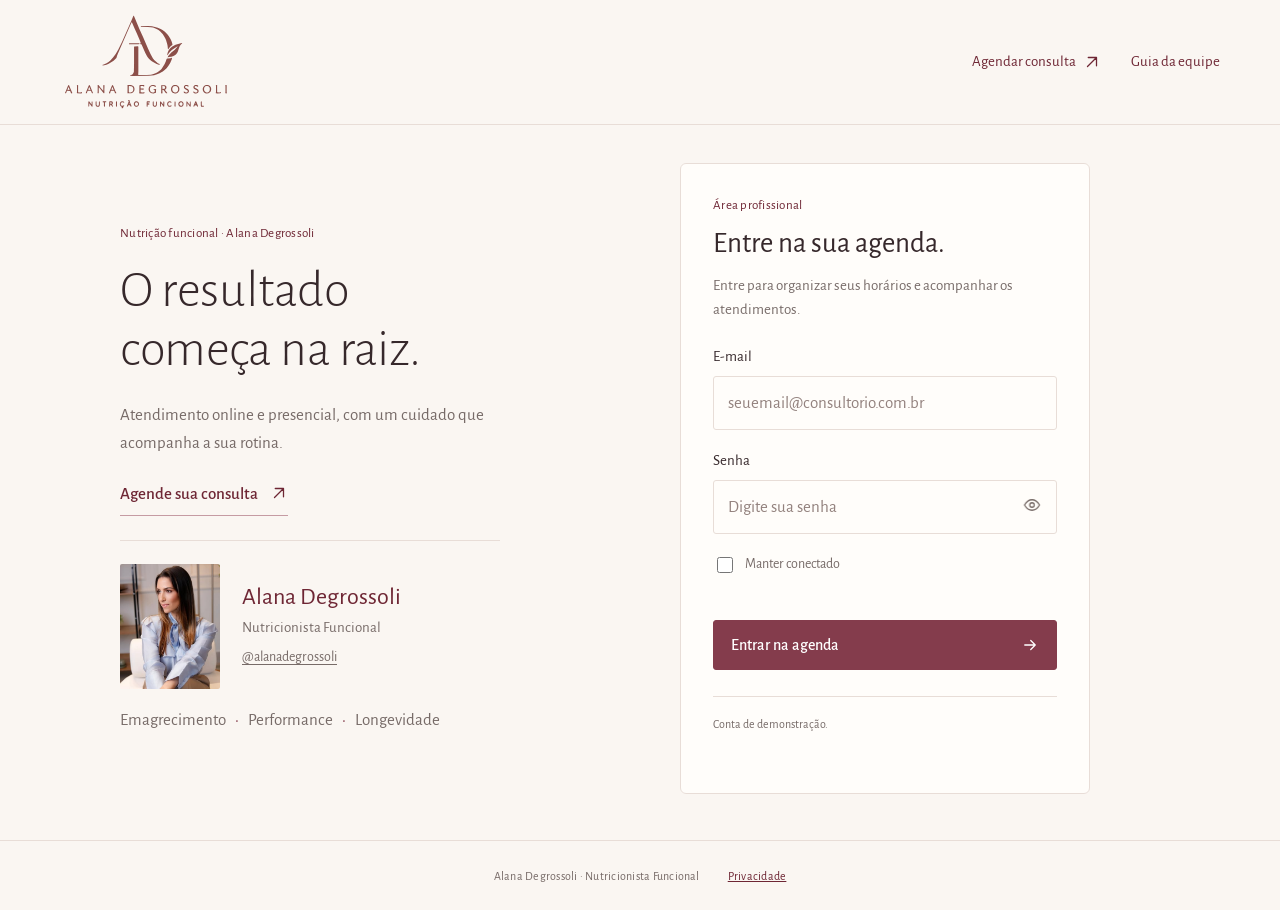
==== commit 4c60e668: "Aplicar logo oficial AD extraída da publicação indicada pela cliente" ====
--- a/index.html
+++ b/index.html
@@ -31,9 +31,9 @@
       <a href="./" aria-label="Alana Degrossoli · Agenda"
         ><img
           src="brand/alana-logo.svg"
+          width="475"
+          height="276"
           alt="Alana Degrossoli · Nutricionista Funcional"
-          width="268"
-          height="50"
       /></a>
       <nav class="agenda-site-nav" aria-label="Navegação principal">
         <a href="agenda.html"
--- a/assets/experience.css
+++ b/assets/experience.css
@@ -1048,3 +1048,114 @@
     font-size: 27px;
   }
 }
+
+/* Conexão Google disponível no início do painel até a conta ser vinculada. */
+.alana-agenda .agenda-google-shortcut {
+  display: grid;
+  grid-template-columns: minmax(0, 1fr) auto;
+  align-items: center;
+  gap: 14px 26px;
+  margin: 0 0 26px;
+  padding: 20px 22px;
+  background: var(--panel);
+  border: 1px solid var(--rule);
+  border-left: 3px solid var(--gold);
+  border-radius: 3px;
+}
+.alana-agenda .agenda-google-shortcut[hidden] {
+  display: none;
+}
+.alana-agenda .agenda-google-shortcut-copy {
+  display: flex;
+  align-items: flex-start;
+  gap: 14px;
+  min-width: 0;
+}
+.alana-agenda .agenda-google-shortcut-copy > svg {
+  width: 22px;
+  height: 22px;
+  margin-top: 3px;
+  flex: 0 0 22px;
+  color: var(--gold);
+}
+.alana-agenda .agenda-google-shortcut h2 {
+  margin: 0 0 5px;
+  font-size: 22px;
+  font-weight: 500;
+  line-height: 1.25;
+}
+.alana-agenda .agenda-google-shortcut p:not(.error) {
+  margin: 0;
+  color: var(--muted);
+  font-size: 15px;
+  line-height: 1.45;
+}
+.alana-agenda .agenda-google-shortcut .error {
+  grid-column: 1 / -1;
+  margin: 0;
+}
+.alana-agenda .agenda-google-shortcut .error:empty {
+  display: none;
+}
+.alana-agenda .agenda-google-shortcut .button {
+  white-space: nowrap;
+}
+@media (max-width: 620px) {
+  .alana-agenda .agenda-google-shortcut {
+    grid-template-columns: minmax(0, 1fr);
+    gap: 16px;
+    padding: 18px;
+  }
+  .alana-agenda .agenda-google-shortcut h2 {
+    font-size: 21px;
+  }
+  .alana-agenda .agenda-google-shortcut .button {
+    width: 100%;
+  }
+}
+
+/* Marca oficial: monograma AD, folha e assinatura da publicação fornecida. */
+.agenda-shell-header {
+  min-height: 124px;
+  padding-top: 12px;
+  padding-bottom: 12px;
+}
+.agenda-shell-header img {
+  display: block;
+  width: 172px;
+  height: 100px;
+  object-fit: contain;
+  object-position: left center;
+}
+.alana-agenda.agenda-page .agenda-public-brand {
+  min-height: 124px;
+  padding-top: 12px;
+  padding-bottom: 12px;
+}
+.alana-agenda.agenda-page .agenda-public-brand .agenda-public-logo {
+  width: 172px;
+  height: 100px;
+  object-fit: contain;
+  object-position: left center;
+}
+.alana-agenda .agenda-callback-logo {
+  display: block;
+  width: 210px;
+  height: auto;
+  padding: 0;
+  margin: 0 0 24px;
+  background: none;
+}
+@media (max-width: 720px) {
+  .agenda-shell-header,
+  .alana-agenda.agenda-page .agenda-public-brand {
+    min-height: 109px;
+    padding-top: 12px;
+    padding-bottom: 12px;
+  }
+  .agenda-shell-header img,
+  .alana-agenda.agenda-page .agenda-public-brand .agenda-public-logo {
+    width: 146px;
+    height: 85px;
+  }
+}
